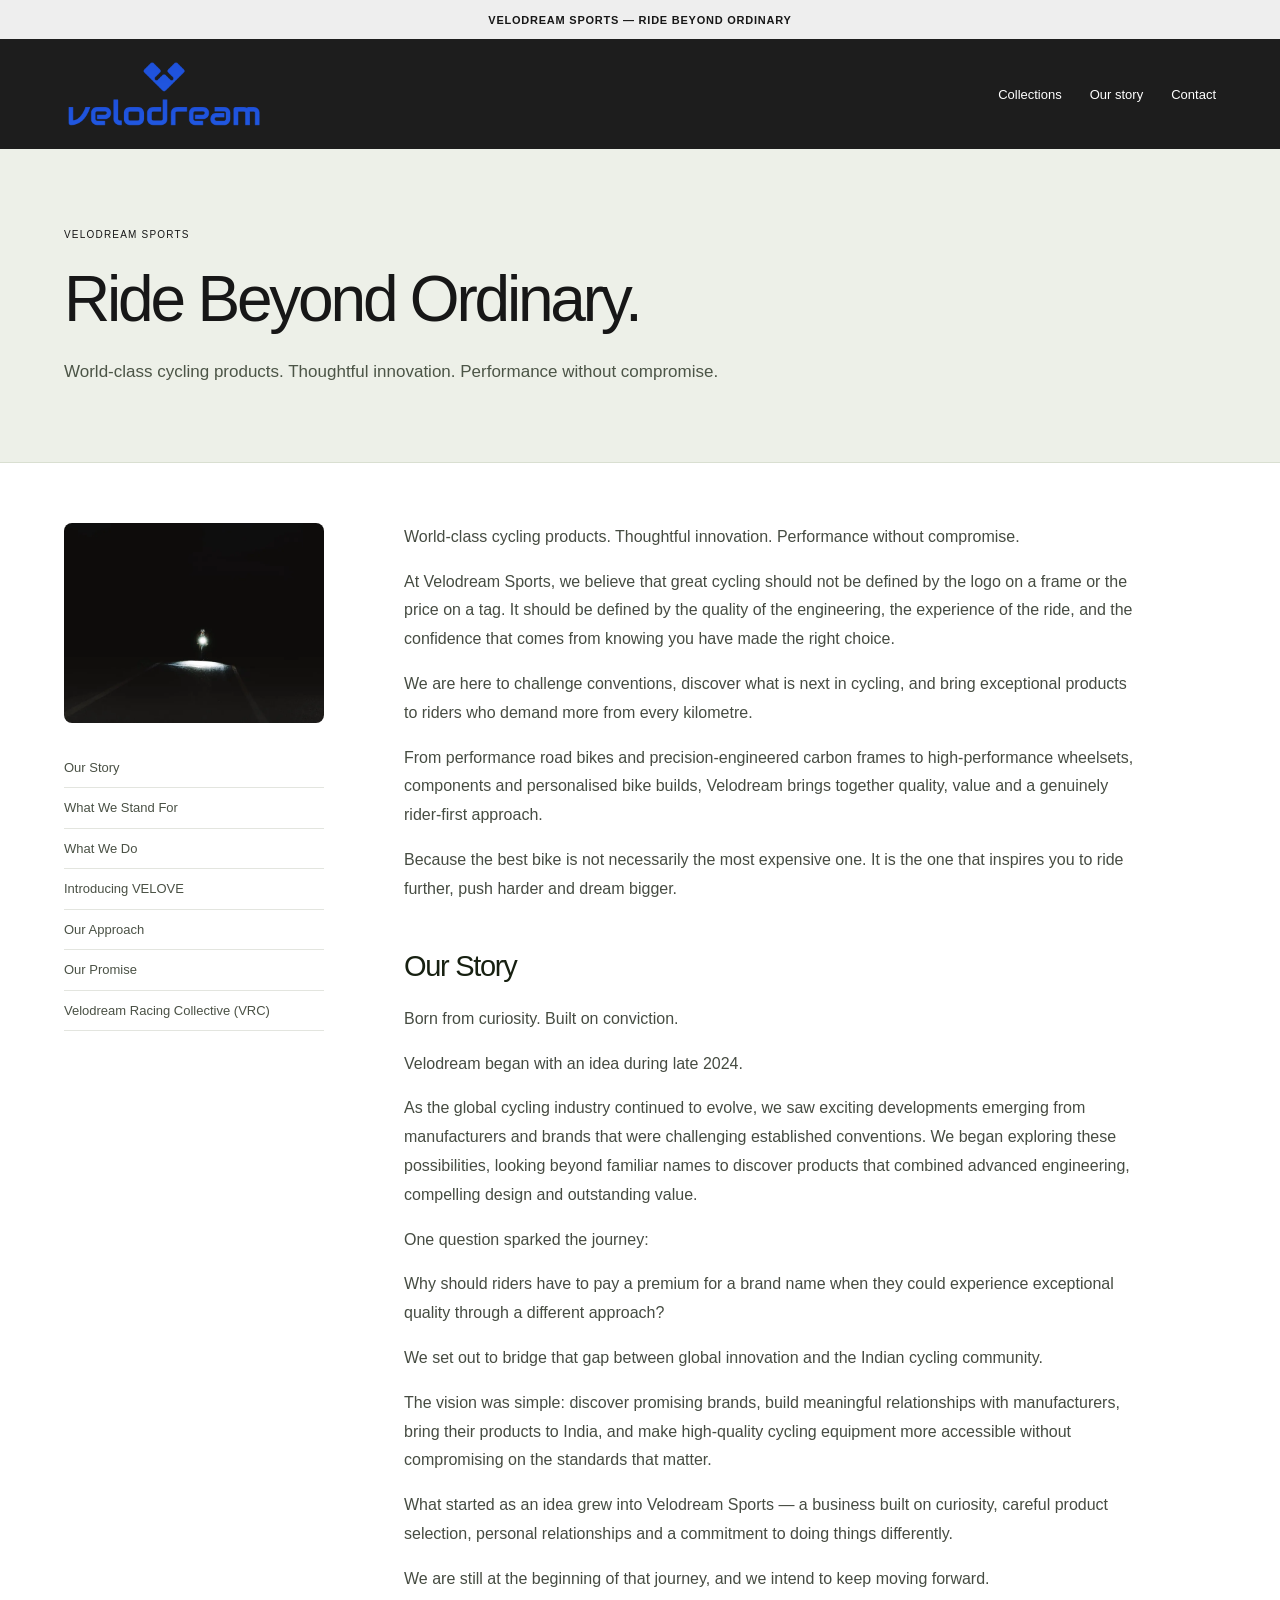
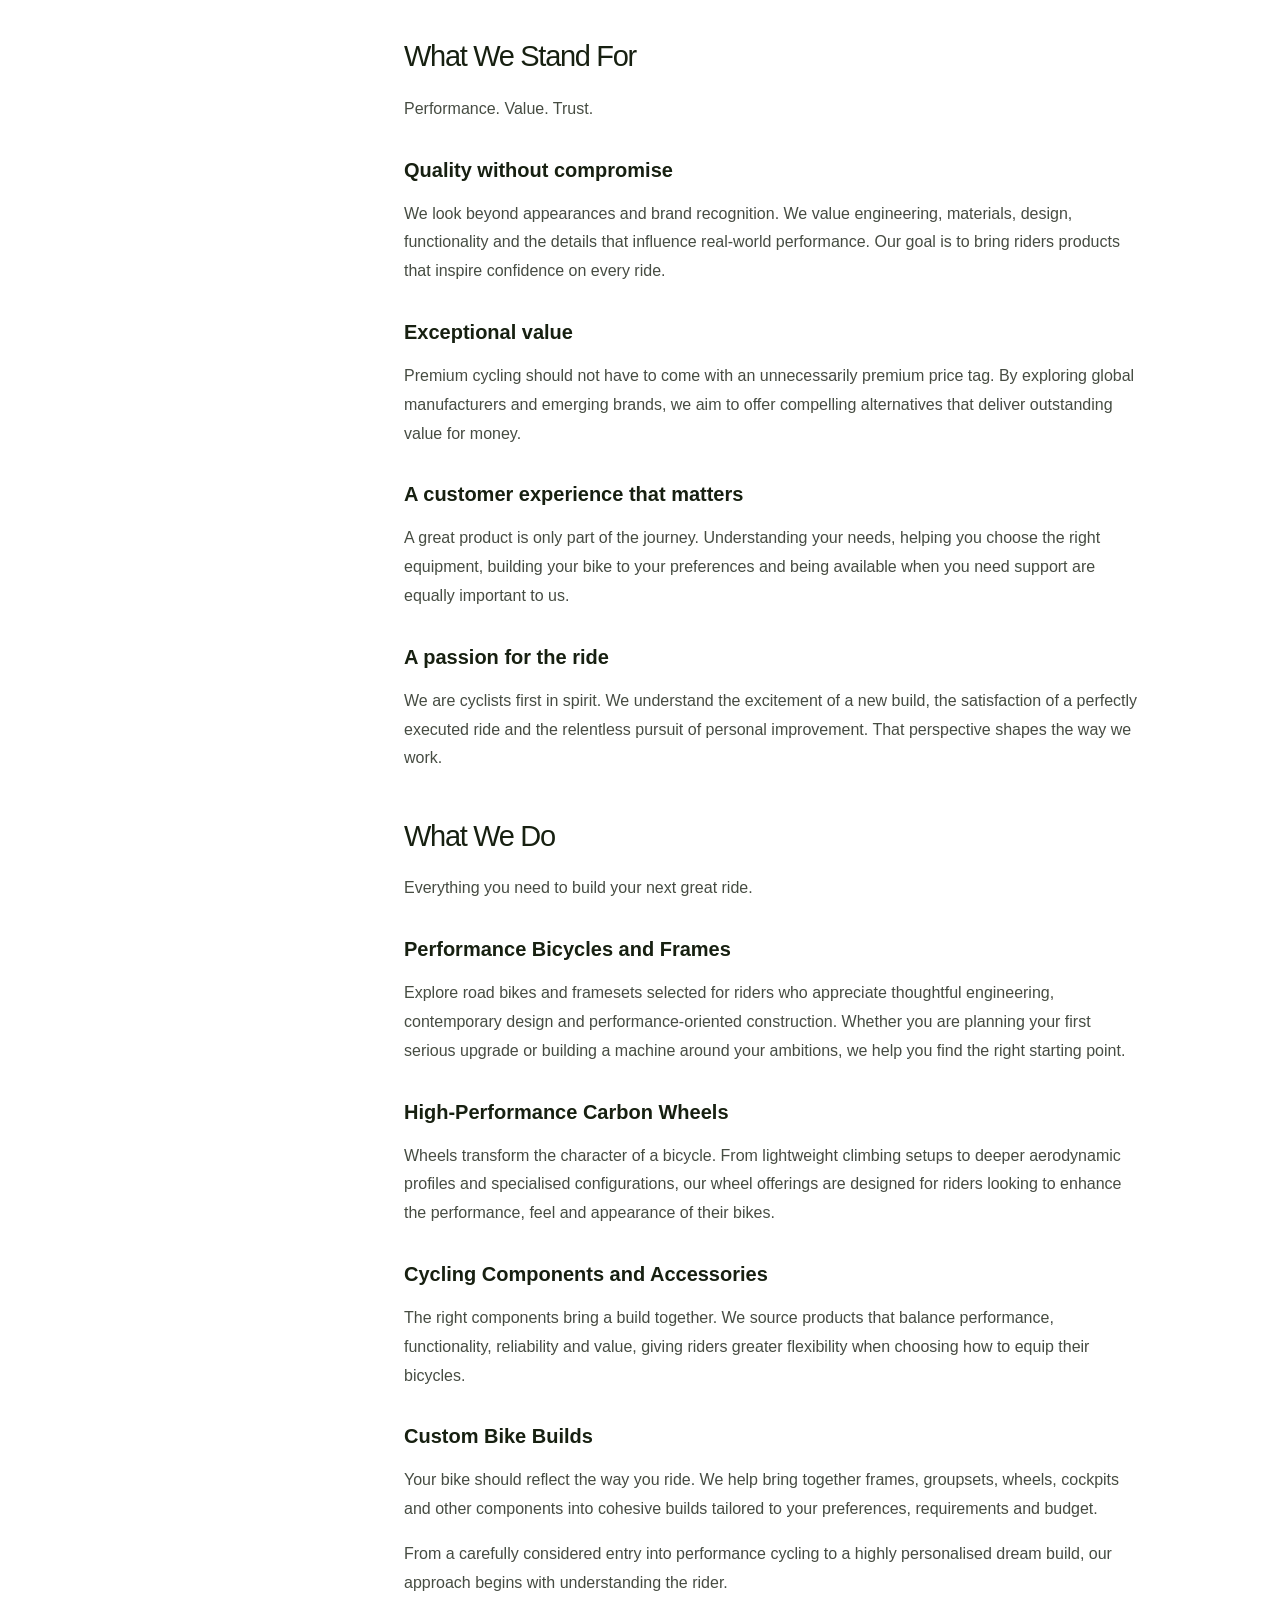
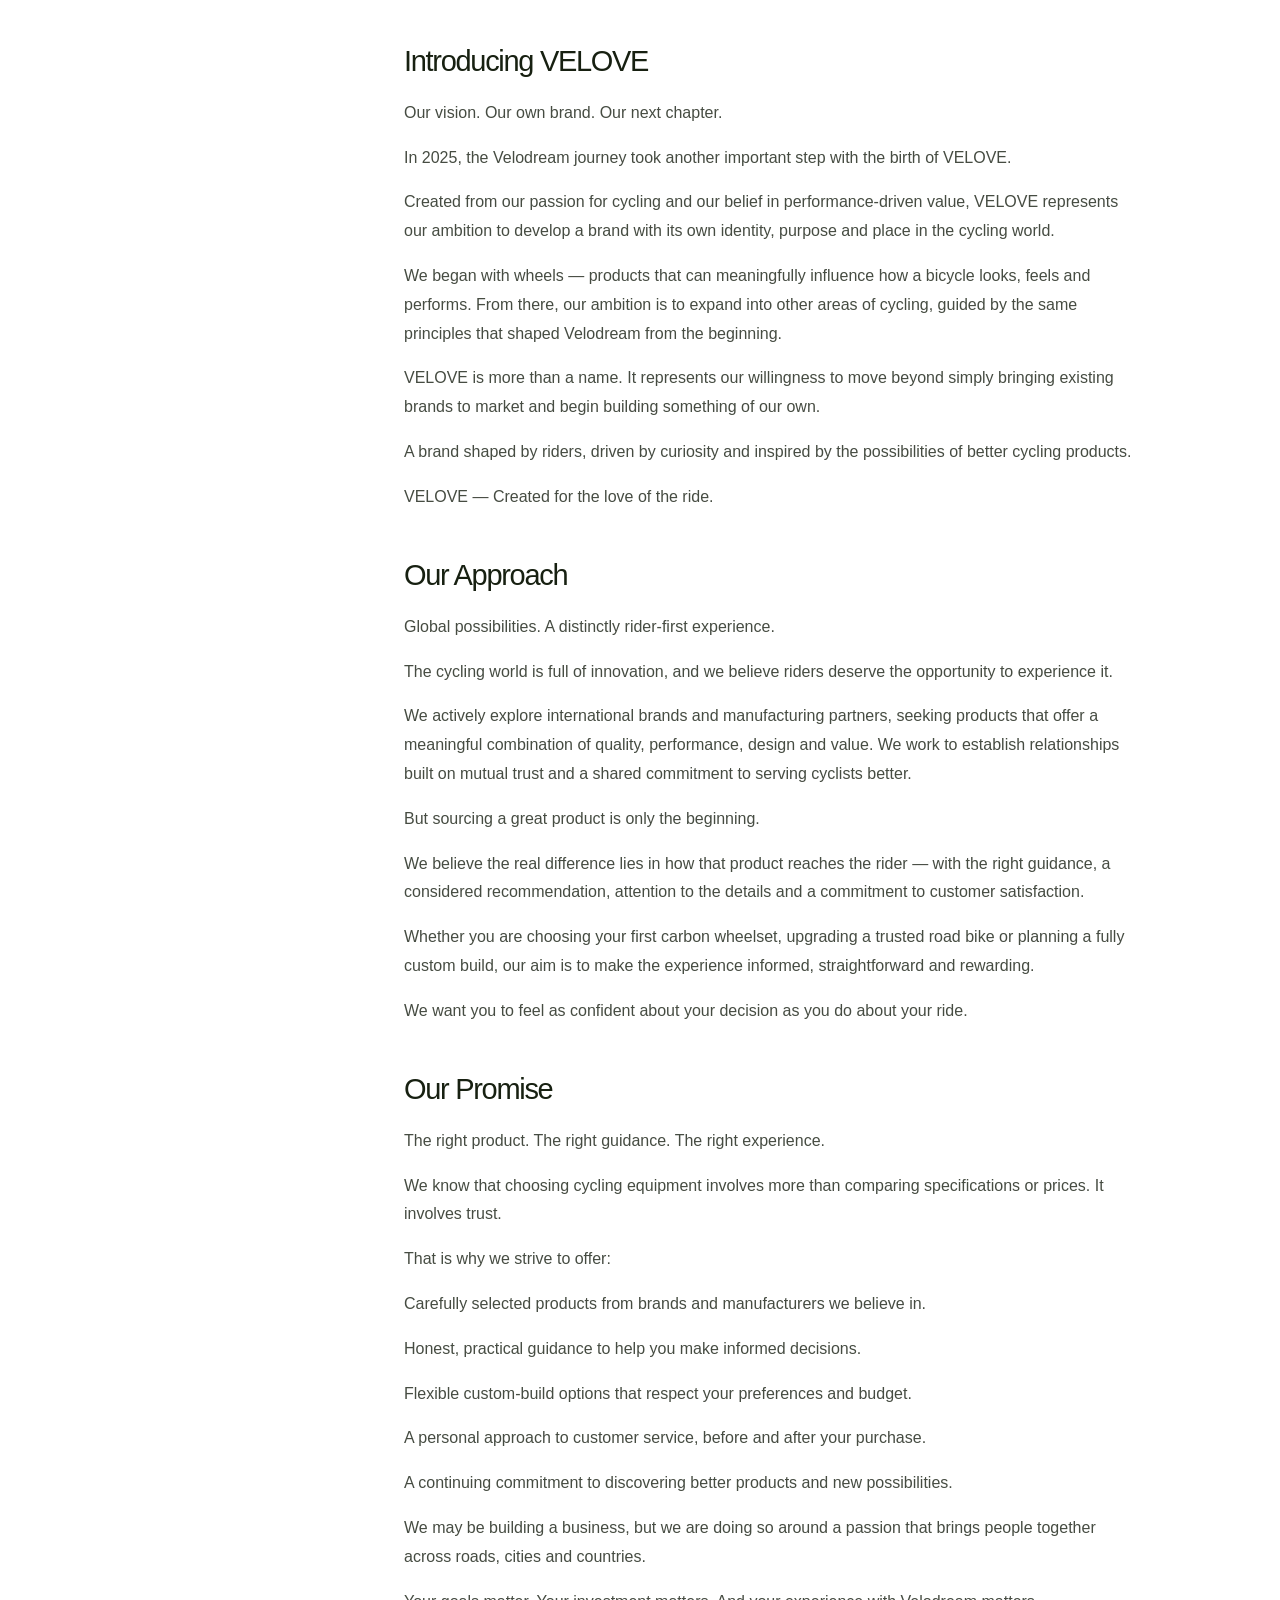
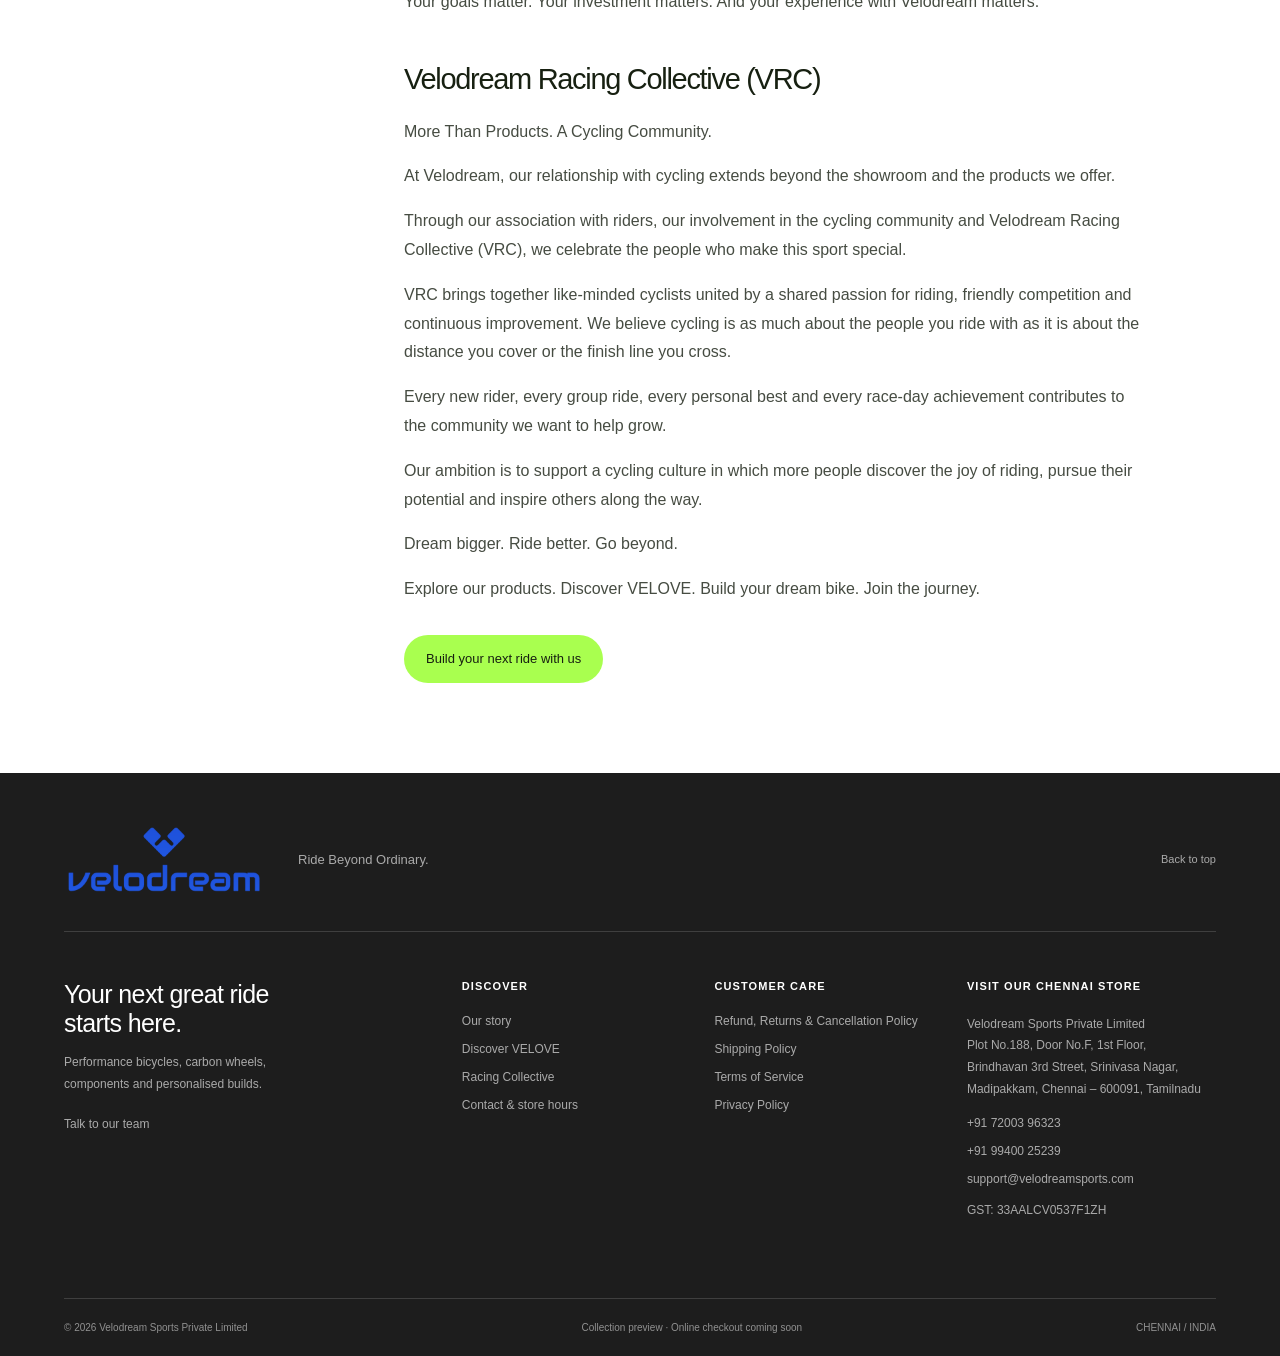
==== about.html @ 8ac8eea9 "Add company story, store contact details and customer policies" ====
<!doctype html><html lang="en"><head><meta charset="utf-8"><meta name="viewport" content="width=device-width,initial-scale=1"><title>Ride Beyond Ordinary. | Velodream Sports</title><meta name="description" content="World-class cycling products. Thoughtful innovation. Performance without compromise."><link rel="icon" href="logo.png"><link rel="stylesheet" href="styles.css"><link rel="stylesheet" href="content.css?v=4"></head><body><a class="skip" href="#main">Skip to content</a><div class="announcement"><span>VELODREAM SPORTS — RIDE BEYOND ORDINARY</span></div><header class="header content-header"><div class="header-inner"><a class="brand" href="./" aria-label="Velodream Sports home"><img src="logo.png" width="590" height="206" alt="Velodream"></a><nav aria-label="Main navigation" class="content-nav"><a href="./#categories">Collections</a><a href="about.html">Our story</a><a href="contact.html">Contact</a></nav></div></header><main id="main"><section class="page-intro"><a class="eyebrow" href="./">VELODREAM SPORTS</a><h1>Ride Beyond Ordinary.</h1><p>World-class cycling products. Thoughtful innovation. Performance without compromise.</p></section><div class="reading-layout"><aside class="contents"><img class="story-photo" src="hero-optimized.webp" width="1000" height="667" alt="A cyclist lighting the road ahead"><nav aria-label="Our story sections"><a href="#story">Our Story</a><a href="#values">What We Stand For</a><a href="#offerings">What We Do</a><a href="#velove">Introducing VELOVE</a><a href="#approach">Our Approach</a><a href="#promise">Our Promise</a><a href="#vrc">Velodream Racing Collective (VRC)</a></nav></aside><article class="prose"><p>World-class cycling products. Thoughtful innovation. Performance without compromise.</p><p>At Velodream Sports, we believe that great cycling should not be defined by the logo on a frame or the price on a tag. It should be defined by the quality of the engineering, the experience of the ride, and the confidence that comes from knowing you have made the right choice.</p><p>We are here to challenge conventions, discover what is next in cycling, and bring exceptional products to riders who demand more from every kilometre.</p><p>From performance road bikes and precision-engineered carbon frames to high-performance wheelsets, components and personalised bike builds, Velodream brings together quality, value and a genuinely rider-first approach.</p><p>Because the best bike is not necessarily the most expensive one. It is the one that inspires you to ride further, push harder and dream bigger.</p><h2 id="story">Our Story</h2><p>Born from curiosity. Built on conviction.</p><p>Velodream began with an idea during late 2024.</p><p>As the global cycling industry continued to evolve, we saw exciting developments emerging from manufacturers and brands that were challenging established conventions. We began exploring these possibilities, looking beyond familiar names to discover products that combined advanced engineering, compelling design and outstanding value.</p><p>One question sparked the journey:</p><p>Why should riders have to pay a premium for a brand name when they could experience exceptional quality through a different approach?</p><p>We set out to bridge that gap between global innovation and the Indian cycling community.</p><p>The vision was simple: discover promising brands, build meaningful relationships with manufacturers, bring their products to India, and make high-quality cycling equipment more accessible without compromising on the standards that matter.</p><p>What started as an idea grew into Velodream Sports — a business built on curiosity, careful product selection, personal relationships and a commitment to doing things differently.</p><p>We are still at the beginning of that journey, and we intend to keep moving forward.</p><h2 id="values">What We Stand For</h2><p>Performance. Value. Trust.</p><h3>Quality without compromise</h3><p>We look beyond appearances and brand recognition. We value engineering, materials, design, functionality and the details that influence real-world performance. Our goal is to bring riders products that inspire confidence on every ride.</p><h3>Exceptional value</h3><p>Premium cycling should not have to come with an unnecessarily premium price tag. By exploring global manufacturers and emerging brands, we aim to offer compelling alternatives that deliver outstanding value for money.</p><h3>A customer experience that matters</h3><p>A great product is only part of the journey. Understanding your needs, helping you choose the right equipment, building your bike to your preferences and being available when you need support are equally important to us.</p><h3>A passion for the ride</h3><p>We are cyclists first in spirit. We understand the excitement of a new build, the satisfaction of a perfectly executed ride and the relentless pursuit of personal improvement. That perspective shapes the way we work.</p><h2 id="offerings">What We Do</h2><p>Everything you need to build your next great ride.</p><h3>Performance Bicycles and Frames</h3><p>Explore road bikes and framesets selected for riders who appreciate thoughtful engineering, contemporary design and performance-oriented construction. Whether you are planning your first serious upgrade or building a machine around your ambitions, we help you find the right starting point.</p><h3>High-Performance Carbon Wheels</h3><p>Wheels transform the character of a bicycle. From lightweight climbing setups to deeper aerodynamic profiles and specialised configurations, our wheel offerings are designed for riders looking to enhance the performance, feel and appearance of their bikes.</p><h3>Cycling Components and Accessories</h3><p>The right components bring a build together. We source products that balance performance, functionality, reliability and value, giving riders greater flexibility when choosing how to equip their bicycles.</p><h3>Custom Bike Builds</h3><p>Your bike should reflect the way you ride. We help bring together frames, groupsets, wheels, cockpits and other components into cohesive builds tailored to your preferences, requirements and budget.</p><p>From a carefully considered entry into performance cycling to a highly personalised dream build, our approach begins with understanding the rider.</p><h2 id="velove">Introducing VELOVE</h2><p>Our vision. Our own brand. Our next chapter.</p><p>In 2025, the Velodream journey took another important step with the birth of VELOVE.</p><p>Created from our passion for cycling and our belief in performance-driven value, VELOVE represents our ambition to develop a brand with its own identity, purpose and place in the cycling world.</p><p>We began with wheels — products that can meaningfully influence how a bicycle looks, feels and performs. From there, our ambition is to expand into other areas of cycling, guided by the same principles that shaped Velodream from the beginning.</p><p>VELOVE is more than a name. It represents our willingness to move beyond simply bringing existing brands to market and begin building something of our own.</p><p>A brand shaped by riders, driven by curiosity and inspired by the possibilities of better cycling products.</p><p>VELOVE — Created for the love of the ride.</p><h2 id="approach">Our Approach</h2><p>Global possibilities. A distinctly rider-first experience.</p><p>The cycling world is full of innovation, and we believe riders deserve the opportunity to experience it.</p><p>We actively explore international brands and manufacturing partners, seeking products that offer a meaningful combination of quality, performance, design and value. We work to establish relationships built on mutual trust and a shared commitment to serving cyclists better.</p><p>But sourcing a great product is only the beginning.</p><p>We believe the real difference lies in how that product reaches the rider — with the right guidance, a considered recommendation, attention to the details and a commitment to customer satisfaction.</p><p>Whether you are choosing your first carbon wheelset, upgrading a trusted road bike or planning a fully custom build, our aim is to make the experience informed, straightforward and rewarding.</p><p>We want you to feel as confident about your decision as you do about your ride.</p><h2 id="promise">Our Promise</h2><p>The right product. The right guidance. The right experience.</p><p>We know that choosing cycling equipment involves more than comparing specifications or prices. It involves trust.</p><p>That is why we strive to offer:</p><p>Carefully selected products from brands and manufacturers we believe in.</p><p>Honest, practical guidance to help you make informed decisions.</p><p>Flexible custom-build options that respect your preferences and budget.</p><p>A personal approach to customer service, before and after your purchase.</p><p>A continuing commitment to discovering better products and new possibilities.</p><p>We may be building a business, but we are doing so around a passion that brings people together across roads, cities and countries.</p><p>Your goals matter. Your investment matters. And your experience with Velodream matters.</p><h2 id="vrc">Velodream Racing Collective (VRC)</h2><p>More Than Products. A Cycling Community.</p><p>At Velodream, our relationship with cycling extends beyond the showroom and the products we offer.</p><p>Through our association with riders, our involvement in the cycling community and Velodream Racing Collective (VRC), we celebrate the people who make this sport special.</p><p>VRC brings together like-minded cyclists united by a shared passion for riding, friendly competition and continuous improvement. We believe cycling is as much about the people you ride with as it is about the distance you cover or the finish line you cross.</p><p>Every new rider, every group ride, every personal best and every race-day achievement contributes to the community we want to help grow.</p><p>Our ambition is to support a cycling culture in which more people discover the joy of riding, pursue their potential and inspire others along the way.</p><p>Dream bigger. Ride better. Go beyond.</p><p>Explore our products. Discover VELOVE. Build your dream bike. Join the journey.</p><a class="contact-cta" href="contact.html">Build your next ride with us</a></article></div></main><footer><div class="footer-top"><a class="brand" href="./"><img src="logo.png" width="590" height="206" alt="Velodream"></a><p>Ride Beyond Ordinary.</p><a href="#main" class="back-top">Back to top</a></div><div class="footer-grid"><div class="footer-about"><h2>Your next great ride starts here.</h2><p>Performance bicycles, carbon wheels, components and personalised builds.</p><a href="contact.html">Talk to our team</a></div><div><h3>Discover</h3><a href="about.html">Our story</a><a href="about.html#velove">Discover VELOVE</a><a href="about.html#vrc">Racing Collective</a><a href="contact.html">Contact &amp; store hours</a></div><div><h3>Customer care</h3><a href="returns.html">Refund, Returns &amp; Cancellation Policy</a><a href="shipping.html">Shipping Policy</a><a href="terms.html">Terms of Service</a><a href="privacy.html">Privacy Policy</a></div><div><h3>Visit our Chennai store</h3><p>Velodream Sports Private Limited<br>Plot No.188, Door No.F, 1st Floor,<br>Brindhavan 3rd Street, Srinivasa Nagar,<br>Madipakkam, Chennai – 600091, Tamilnadu</p><a href="tel:+917200396323">+91 72003 96323</a><a href="tel:+919940025239">+91 99400 25239</a><a href="mailto:support@velodreamsports.com">support@velodreamsports.com</a><p>GST: 33AALCV0537F1ZH</p></div></div><div class="footer-bottom"><span>© <span id="year">2026</span> Velodream Sports Private Limited</span><span>Collection preview · Online checkout coming soon</span><span>CHENNAI / INDIA</span></div></footer></body></html>
---- styles.css ----
*{box-sizing:border-box}html{scroll-behavior:smooth;scroll-padding-top:105px}body{margin:0;font-family:Arial,Helvetica,sans-serif;color:#171717;background:#fff}button,input{font:inherit}button,a{-webkit-tap-highlight-color:transparent}a{color:inherit;text-decoration:none}button{cursor:pointer}button:focus-visible,a:focus-visible,input:focus-visible{outline:3px solid #396aff;outline-offset:5px}img{display:block;max-width:100%}button{color:inherit}h1,h2,h3,p{margin:0}h2{font-size:clamp(28px,3.6vw,48px);font-weight:500;letter-spacing:-.045em;line-height:1.15}.skip{position:fixed;top:-100px;background:#fff;color:#111;padding:15px;z-index:100}.skip:focus{top:0}.announcement{height:39px;display:flex;align-items:center;justify-content:center;gap:38px;background:#eee;font-size:11px;font-weight:700;letter-spacing:.07em;overflow:hidden;white-space:nowrap}.header{background:#1d1d1d;color:#fff;position:sticky;top:0;z-index:20}.header-inner{max-width:1600px;margin:auto;padding:26px 5%;height:110px;display:flex;align-items:center;justify-content:space-between;gap:42px}.brand{display:block;width:200px;flex-shrink:0}.brand img{width:100%;height:auto}.desktop-nav{display:flex;align-items:center;justify-content:center;gap:25px;margin-left:auto}.desktop-nav a{font-size:13px;font-weight:600;padding:12px 0;white-space:nowrap}.desktop-nav span{margin-left:8px;color:#999}.desktop-nav a:hover{color:#7496ff}.header-actions{display:flex;gap:20px}.icon{width:30px;height:32px;border:0;background:none;padding:3px;color:inherit;display:inline-flex;align-items:center;justify-content:center}.icon svg{width:24px;height:24px;fill:none;stroke:currentColor;stroke-width:1.25;stroke-linecap:round;stroke-linejoin:round}.mobile-menu{display:none}.mobile-nav{padding:12px 6% 26px;border-top:1px solid #444}.mobile-nav a{display:flex;justify-content:space-between;padding:15px 0;border-bottom:1px solid #353535}.mobile-nav small{display:block;margin-top:24px;color:#aaa}.hero{position:relative;height:clamp(350px,32vw,540px);background:#222}.slides,.slide{position:absolute;inset:0;width:100%;height:100%}.slide{object-fit:cover;object-position:center 52%;opacity:0;transition:opacity .5s}.slide.active{opacity:1}.hero:after{content:"";position:absolute;inset:0;background:linear-gradient(90deg,#0008,transparent 65%);pointer-events:none}.hero-link{position:absolute;z-index:1;left:5%;top:50%;transform:translateY(-50%);color:white}.hero-link>span:first-child{font-size:10px;letter-spacing:.16em}.hero h1{font-size:clamp(40px,4.5vw,68px);font-weight:500;letter-spacing:-.055em;line-height:1.02;margin:18px 0 26px}.hero-cta{font-size:13px;display:inline-flex;align-items:center;gap:35px;border-bottom:1px solid #ffffff85;padding-bottom:9px}.hero-cta b{font-size:21px;font-weight:400}.slider-dots{display:flex;gap:10px;position:absolute;z-index:2;bottom:22px;left:50%;transform:translateX(-50%)}.slider-dots button{background:none;width:28px;height:25px;border:0;padding:10px 0}.slider-dots button:after{content:"";display:block;height:2px;background:#ffffff55}.slider-dots button[aria-pressed=true]:after{background:#fff}.section{width:90%;max-width:1440px;margin:auto;padding:60px 0 65px}.section-heading{display:flex;justify-content:space-between;align-items:center;gap:20px;margin-bottom:36px}.arrows{display:flex;gap:9px}.arrow{height:36px;width:36px;border:1px solid #d9d9d9;border-radius:50%;background:transparent;font-size:18px;display:grid;place-items:center}.arrow:hover{background:#2455dc;color:#fff;border-color:#2455dc}.track{scrollbar-width:none;scroll-snap-type:x mandatory}.track::-webkit-scrollbar{display:none}.category-grid{display:grid;grid-template-columns:repeat(4,minmax(0,1fr));gap:18px}.category{position:relative;height:330px;border-radius:7px;overflow:hidden;background:#444;isolation:isolate}.category img{height:100%;width:100%;object-fit:cover;transition:transform .5s}.category:after{content:"";position:absolute;inset:0;background:linear-gradient(0deg,#000d,transparent 85%);z-index:1}.category>span{position:absolute;bottom:29px;left:20px;right:20px;color:white;font-size:16px;font-weight:600;z-index:2;display:flex;justify-content:space-between}.category b{font-weight:400;opacity:0;transition:opacity .2s}.category:hover img{transform:scale(1.035)}.category:hover b{opacity:1}.feature-section{background:#292929;color:white}.feature-section .arrow{border-color:#626262}.products{display:grid;grid-template-columns:repeat(4,minmax(0,1fr));gap:20px}.product{text-align:left;padding:0;border:0;background:none;min-width:0;scroll-snap-align:start}.product-image{display:block;position:relative;background:#f6f6f6;overflow:hidden;aspect-ratio:1.12;margin-bottom:21px}.product-image img{width:100%;height:100%;object-fit:contain;mix-blend-mode:multiply;transition:transform .4s}.product:hover img{transform:scale(1.045)}.view{position:absolute;right:12px;bottom:12px;background:#fff;padding:9px 12px;font-size:10px;opacity:0;transform:translateY(4px);transition:.2s;color:#171717}.product:hover .view,.product:focus-visible .view{opacity:1;transform:none}.product-kind{display:block;font-size:9px;letter-spacing:.12em;opacity:.6;margin-bottom:9px}.product h3{font-size:15px;font-weight:500;line-height:1.4}.product-note{display:block;font-size:12px;opacity:.6;margin-top:9px}.eyebrow{font-size:10px;letter-spacing:.12em}.collections{border-top:1px solid #e8e8e8}.collection-grid{display:grid;grid-template-columns:repeat(3,minmax(0,1fr));gap:24px}.collection-grid img{width:100%;height:280px;object-fit:cover;background:#f6f6f6;border-radius:6px}.collection-grid a:first-child img{object-fit:contain}.collection-grid h3{font-weight:500;font-size:17px;margin-top:18px;display:flex;justify-content:space-between}.story{display:grid;grid-template-columns:1fr 1fr;background:#efefec}.story>div{padding:75px 10%;align-self:center}.story h2{margin:20px 0 23px;font-size:clamp(33px,3.5vw,52px)}.story p{font-size:14px;line-height:1.7;max-width:390px;color:#626262}.story>img{height:100%;width:100%;object-fit:cover;min-height:400px}.text-link{margin-top:30px;padding-bottom:8px;border-bottom:1px solid #aaa;display:inline-flex;gap:45px;font-size:12px}footer{background:#1d1d1d;color:#fff;padding:0 5%}.footer-top{display:flex;align-items:center;gap:34px;padding:50px 0 35px;border-bottom:1px solid #ffffff26}.footer-top p{color:#aaa;font-size:13px}.back-top{margin-left:auto;font-size:11px;color:#aaa}.footer-grid{display:grid;grid-template-columns:1.7fr 1fr 1fr 1.2fr;gap:45px;padding:48px 0 60px}.footer-grid h2{font-size:25px;letter-spacing:-.025em;max-width:250px}.footer-grid h3{font-size:11px;text-transform:uppercase;letter-spacing:.1em;margin-bottom:22px}.footer-grid a,.footer-search{display:block;font-size:12px;color:#aaa;padding:0;margin-bottom:14px;background:none;border:none}.footer-grid a:hover,.footer-search:hover{color:white}.footer-grid p{color:#aaa;font-size:12px;line-height:1.8;max-width:270px}.footer-about p{margin:15px 0 22px}.preview-pill{border:1px solid #ffffff3b;padding:7px 10px;font-size:8px;letter-spacing:.12em}.footer-bottom{border-top:1px solid #ffffff26;display:flex;justify-content:space-between;gap:20px;padding:23px 0;color:#919191;font-size:10px}dialog{border:0;padding:0;width:min(850px,calc(100% - 32px));max-height:90dvh;box-shadow:0 20px 100px #0005}dialog::backdrop{background:#0009}#product-dialog[open]{display:grid;grid-template-columns:1fr 1fr}#detail-image{height:100%;min-height:330px;width:100%;object-fit:contain;background:#f5f5f5}.dialog-copy{padding:60px 35px 40px}.dialog-copy h2{font-size:32px;margin:20px 0}.dialog-copy p{font-size:14px;line-height:1.7;color:#666}.dialog-close{position:absolute;top:12px;right:12px;font-size:26px;color:#111;background:#fff;z-index:2}.solid-button{background:#1d1d1d;color:white;border:0;padding:14px 18px;font-size:12px;margin-top:25px}.search-heading{padding-right:25px;margin-bottom:25px}.search-heading h2{font-size:28px}#search-dialog{padding:40px;width:min(680px,calc(100% - 32px))}#search-dialog label{display:block;font-size:12px;color:#666;margin:15px 0 10px}#search-input{border:1px solid #aaa;width:100%;padding:15px;font-size:16px}#search-results{margin-top:20px}#search-results button{display:flex;align-items:center;gap:15px;border:0;border-bottom:1px solid #ddd;padding:10px 0;width:100%;background:none;text-align:left;font-size:14px}#search-results img{width:65px;height:50px;object-fit:contain;background:#f5f5f5}#search-results p{font-size:13px;color:#666;line-height:1.6}
@media(min-width:1500px){.category{height:380px}}
@media(max-width:1050px){.header-inner{gap:25px}.desktop-nav{gap:18px}.desktop-nav a{font-size:11px}.brand{width:170px}.header-actions{gap:12px}.category{height:270px}.footer-grid{gap:25px}.section{padding:45px 0 50px}}
@media(max-width:760px){html{scroll-padding-top:95px}.announcement{height:33px;font-size:9px;gap:20px;padding:0 15px;justify-content:flex-start}.announcement span:nth-child(n+2){display:none}.header-inner{height:88px;padding:18px 5%;gap:12px}.mobile-menu{display:inline-flex}.desktop-nav,.about-icon{display:none}.brand{width:165px}.header-inner .brand{position:absolute;left:50%;transform:translateX(-50%)}.header-actions{margin-left:auto}.hero{margin:20px 4% 0;height:265px}.hero-link{left:6%;top:50%}.hero-link>span:first-child{font-size:8px}.hero h1{font-size:34px;margin:12px 0 17px}.hero-cta{font-size:10px;padding-bottom:6px;gap:15px}.hero-cta b{font-size:16px}.hero .slide{object-position:56% center}.slider-dots{bottom:5px}.slider-dots button{width:20px}.section{width:92%;padding:32px 0 40px}.section-heading{margin-bottom:22px;gap:10px}h2{font-size:25px;letter-spacing:-.035em}.arrow{height:29px;width:29px;font-size:15px}.arrows{gap:6px}.category-grid,.products{display:flex;overflow-x:auto;gap:14px;padding:2px 1px 10px}.category{flex:0 0 calc(50% - 7px);height:230px;scroll-snap-align:start}.category>span{font-size:12px;bottom:23px;left:15px;right:12px}.category b{opacity:1}.product{flex:0 0 calc(50% - 7px)}.product-image{margin-bottom:15px;aspect-ratio:1}.product h3{font-size:12px}.product-kind{font-size:8px;line-height:1.4}.product-note{font-size:10px}.feature-section .section{padding-top:38px;padding-bottom:36px}.eyebrow{font-size:8px}.collections .section-heading .eyebrow{display:none}.collection-grid{display:flex;overflow-x:auto;gap:14px;scroll-snap-type:x mandatory;scrollbar-width:none}.collection-grid a{flex:0 0 73%;scroll-snap-align:start}.collection-grid img{height:230px}.collection-grid h3{font-size:14px}.story{grid-template-columns:1fr}.story>div{padding:45px 7%}.story h2{font-size:36px}.story p{font-size:13px}.story>img{min-height:0;height:260px}.footer-top{gap:15px;flex-wrap:wrap;padding:35px 0 25px}.footer-top .brand{width:160px}.footer-top p{display:none}.footer-grid{grid-template-columns:1fr 1fr;gap:30px 20px;padding:30px 0}.footer-about{grid-column:1/-1}.footer-grid>div:last-child{grid-column:1/-1}.footer-grid>div:last-child p{max-width:100%}.footer-grid h3{margin-bottom:18px}.footer-grid h2{max-width:100%;font-size:25px}.footer-bottom{flex-wrap:wrap;line-height:1.6;gap:10px}.footer-bottom>span:nth-child(2){order:3;width:100%}#product-dialog[open]{display:block}#detail-image{min-height:0;height:230px}.dialog-copy{padding:30px 25px}.dialog-copy h2{font-size:28px;margin:15px 0}.dialog-copy p{font-size:13px}#search-dialog{padding:35px 22px}.search-heading h2{font-size:25px}}
@media(prefers-reduced-motion:reduce){html{scroll-behavior:auto}*,*:before,*:after{transition:none!important}}
---- content.css ----
.footer-grid>div{min-width:0}.footer-grid a{overflow-wrap:anywhere}.footer-grid>div:last-child p{margin-bottom:16px}.content-nav{display:flex;gap:28px;font-size:13px}.content-nav a:hover{color:#a9ff4f}.page-intro{padding:75px 5%;background:#edf0e8;border-bottom:1px solid #d9dfd1}.page-intro h1{font-size:clamp(36px,5vw,74px);font-weight:500;letter-spacing:-.05em;max-width:1000px;line-height:1.06;margin:24px 0}.page-intro p{font-size:17px;line-height:1.7;max-width:680px;color:#4c5547}.reading-layout{width:90%;max-width:1280px;margin:60px auto 90px;display:grid;grid-template-columns:260px minmax(0,740px);gap:80px}.contents{font-size:13px;align-self:start}.contents summary{font-weight:700;margin-bottom:22px;cursor:pointer}.contents a{display:block;padding:10px 0;border-bottom:1px solid #e3e5df;line-height:1.5;color:#4a5145}.contents a:hover{color:#111;text-decoration:underline}.prose{min-width:0;font-size:16px;line-height:1.8;color:#464c42;overflow-wrap:anywhere}.prose p{margin-bottom:16px}.prose h2{color:#172011;font-size:29px;margin:45px 0 20px;scroll-margin-top:25px;line-height:1.25}.prose h2:first-child{margin-top:0}.prose h3{font-size:20px;color:#172011;margin:28px 0 12px}.prose a{text-decoration:underline;text-underline-offset:4px}.updated{font-size:13px;color:#68715e}.story-photo{width:100%;height:200px;object-fit:cover;margin-bottom:25px;border-radius:8px}.contact-grid{width:90%;max-width:1280px;margin:60px auto 90px;display:grid;grid-template-columns:1fr 1fr;gap:25px}.contact-card{padding:40px;background:#f5f6f2;border:1px solid #e2e7da;border-radius:10px;min-width:0}.contact-card h2{font-size:30px;margin:22px 0}.contact-card address{font-style:normal;line-height:1.9;color:#4c5547}.contact-card>a:not(.contact-cta){display:block;margin:20px 0;text-decoration:underline;overflow-wrap:anywhere}.gst{font-size:12px;margin-top:20px;color:#68715e}.hours{grid-column:1/-1;display:grid;grid-template-columns:1fr 1fr;gap:20px 40px}.hours>.eyebrow,.hours>h2,.hours>p{grid-column:1/-1}.hours h2{margin:0}.hours h3{font-size:16px;margin-bottom:12px}.hours p{line-height:1.8;color:#4c5547}.contact-cta{display:inline-block;padding:15px 22px;background:#a9ff4f;color:#172011;border-radius:30px;font-size:13px;text-decoration:none!important;line-height:1.4;margin-top:15px}.contact-cta:hover{background:#c3ff8a}.brand-chapters{display:grid;grid-template-columns:1fr 1fr;gap:36px}.brand-chapters>a{padding:38px;background:#f1f3ed;border-radius:8px}.brand-chapters h2{font-size:35px;margin:24px 0 18px}.brand-chapters p{font-size:15px;line-height:1.8;color:#58614f}.visit-strip{background:#e1ecd6;padding:60px 5%;display:flex;align-items:center;gap:40px;justify-content:space-between}.visit-strip h2{font-size:36px;max-width:700px;margin:16px 0}.visit-strip p{line-height:1.8;font-size:13px;color:#4c5547}.visit-strip .contact-cta{white-space:nowrap;background:#192312;color:white}.content-header{position:relative}
@media(max-width:760px){.content-header .header-inner{height:auto;min-height:100px;flex-wrap:wrap;justify-content:center;gap:22px}.content-header .header-inner .brand{position:static;transform:none;width:165px}.content-nav{width:100%;justify-content:center;gap:25px;font-size:12px}.page-intro{padding:42px 6%}.page-intro p{font-size:15px}.reading-layout{display:block;margin:30px auto 55px;width:88%}.contents{margin-bottom:36px}.contents details{border:1px solid #ddd;padding:20px;border-radius:8px}.contents .story-photo{height:190px}.prose{font-size:15px}.prose h2{font-size:26px}.contact-grid{grid-template-columns:1fr;margin:30px auto 50px}.contact-card{padding:28px}.contact-card h2{font-size:28px}.hours{display:block}.hours>div{margin-top:25px}.hours>p{margin-top:22px}.hours h2{margin-top:22px}.brand-chapters{grid-template-columns:1fr;gap:20px}.brand-chapters>a{padding:28px}.brand-chapters h2{font-size:30px}.visit-strip{display:block;padding:40px 6%}.visit-strip h2{font-size:30px}}
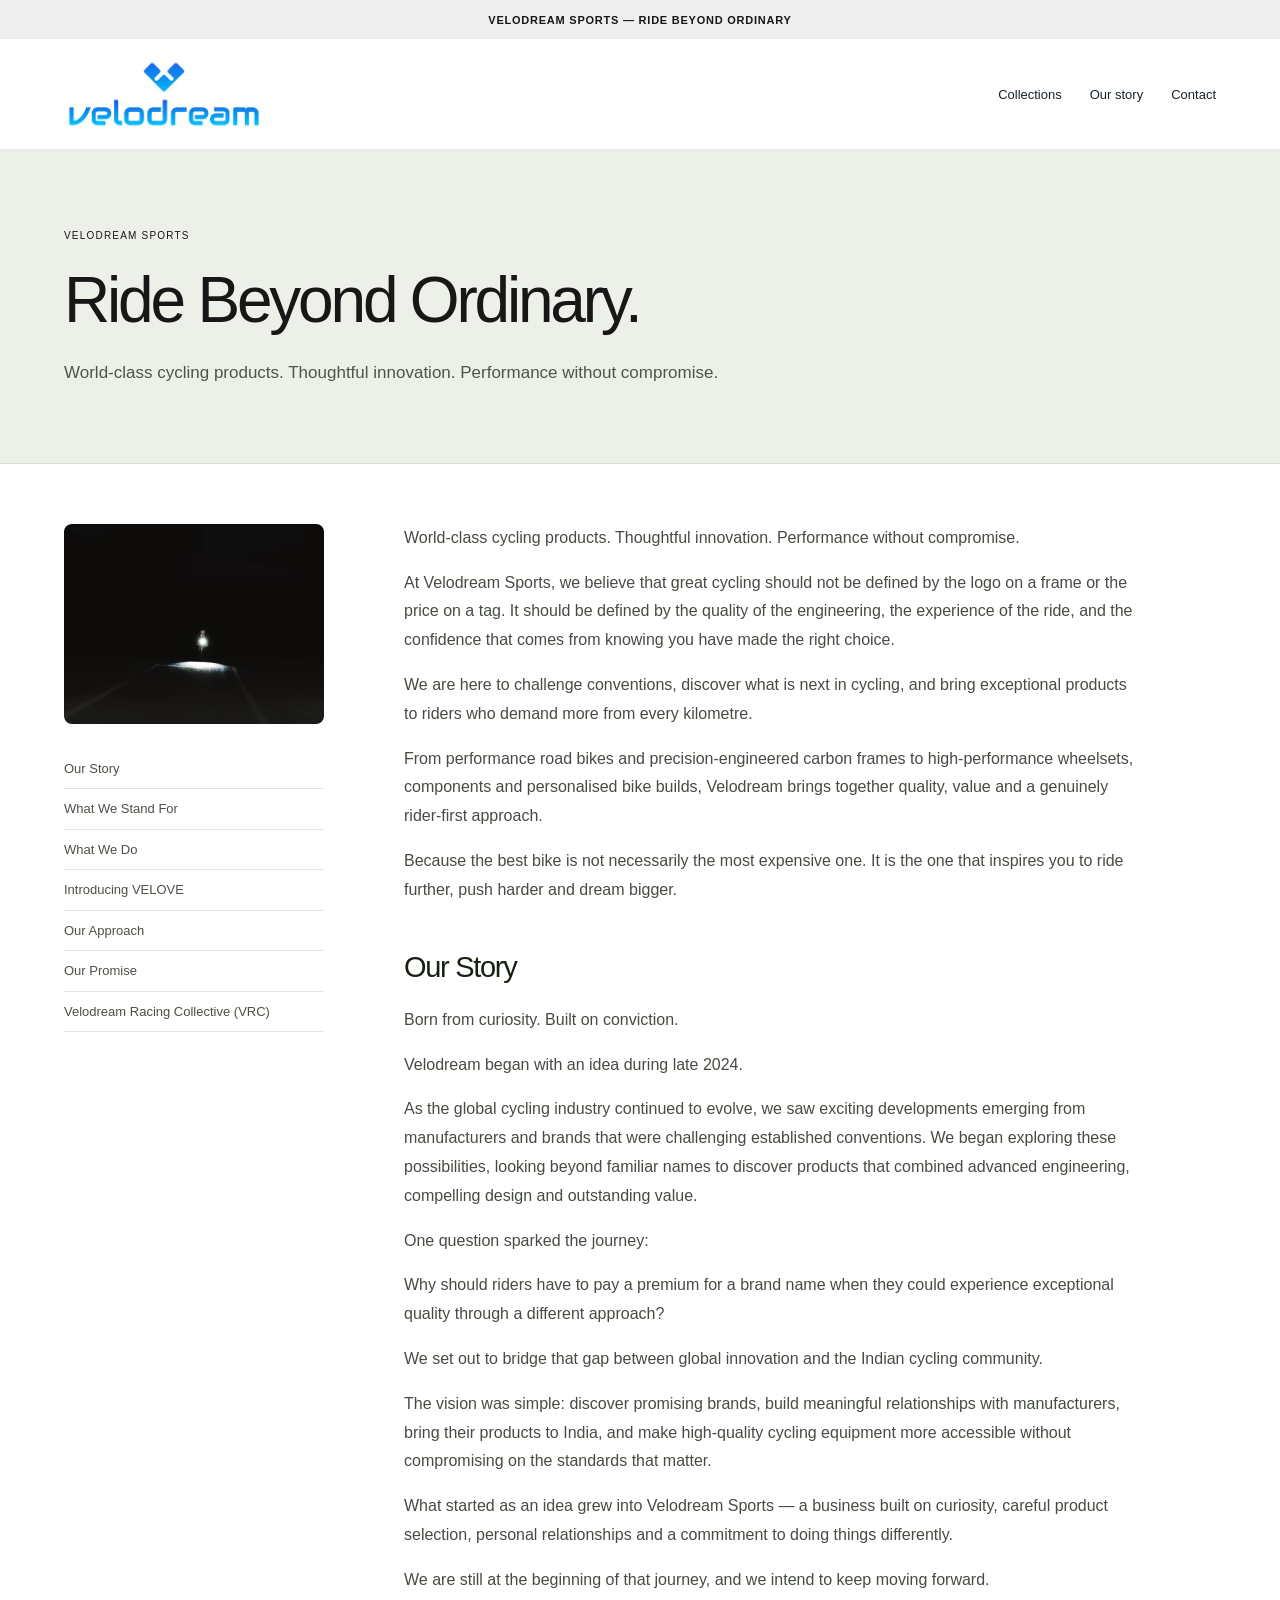
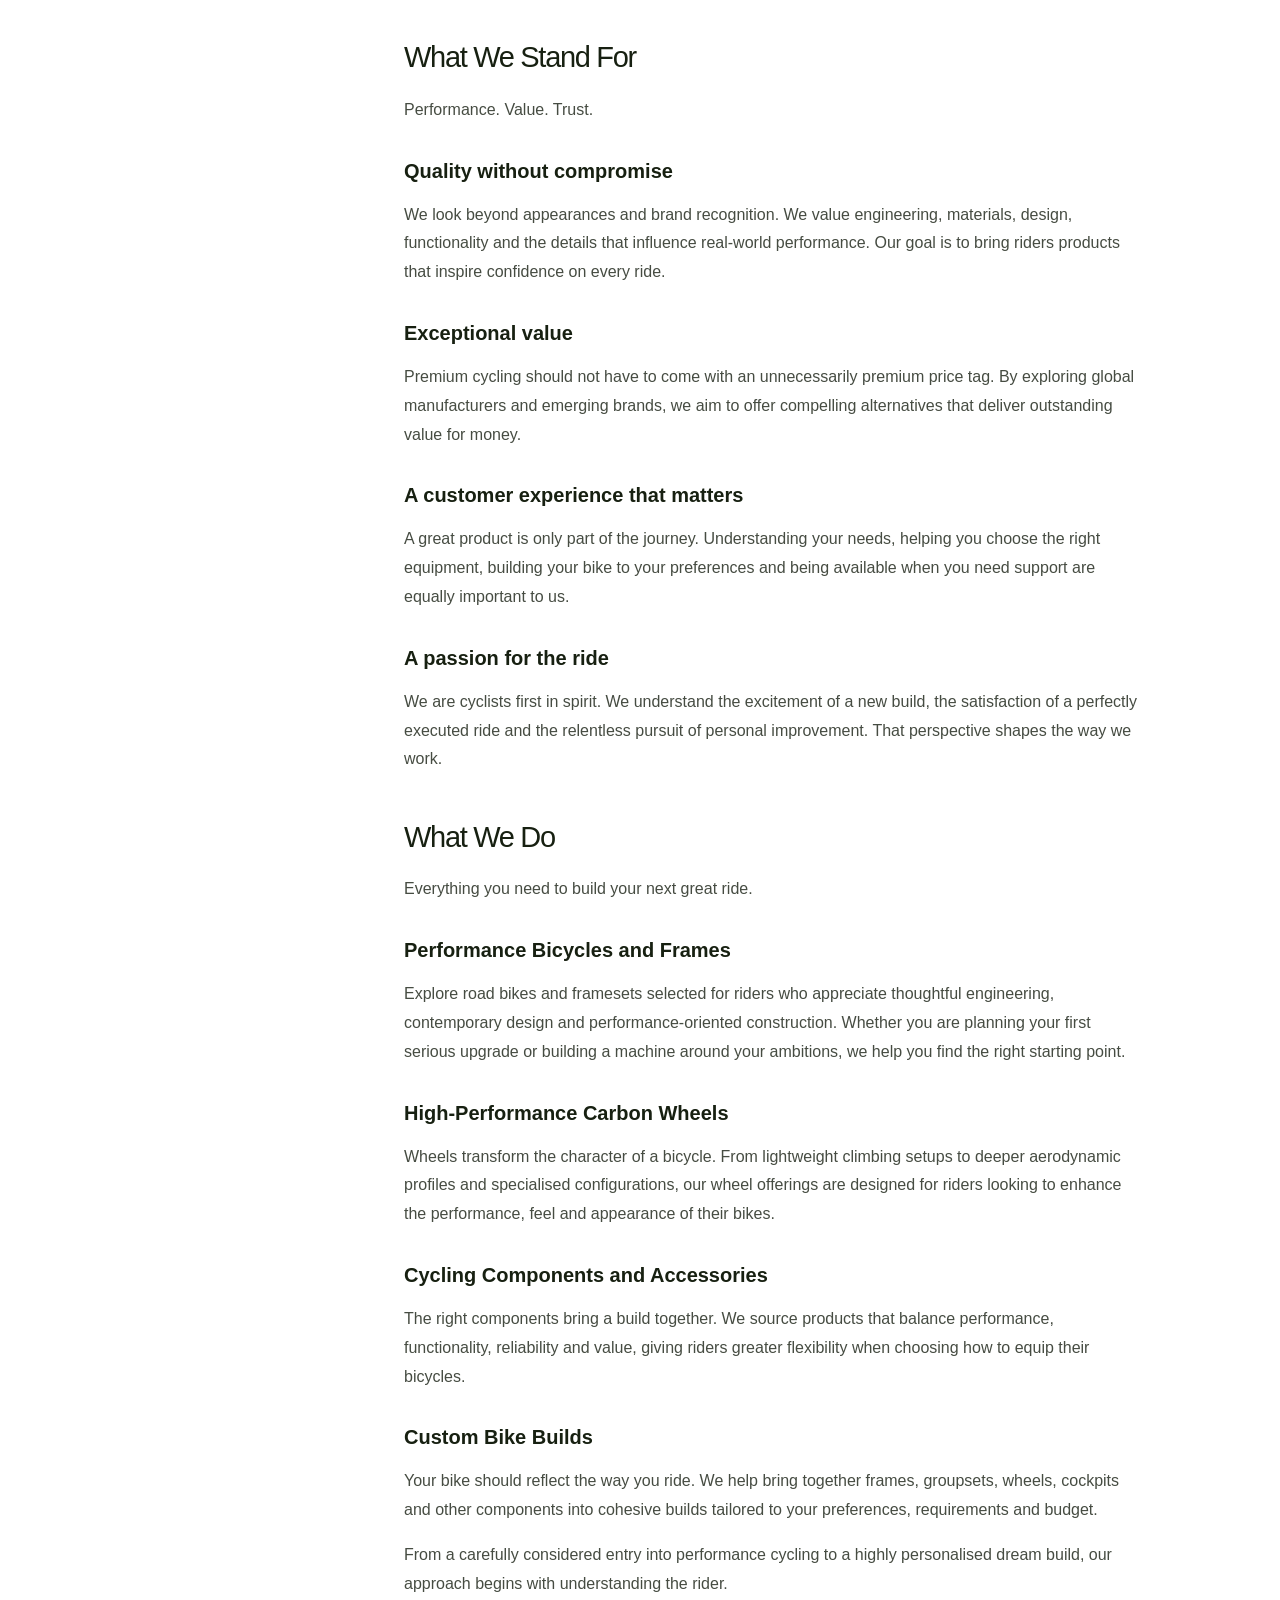
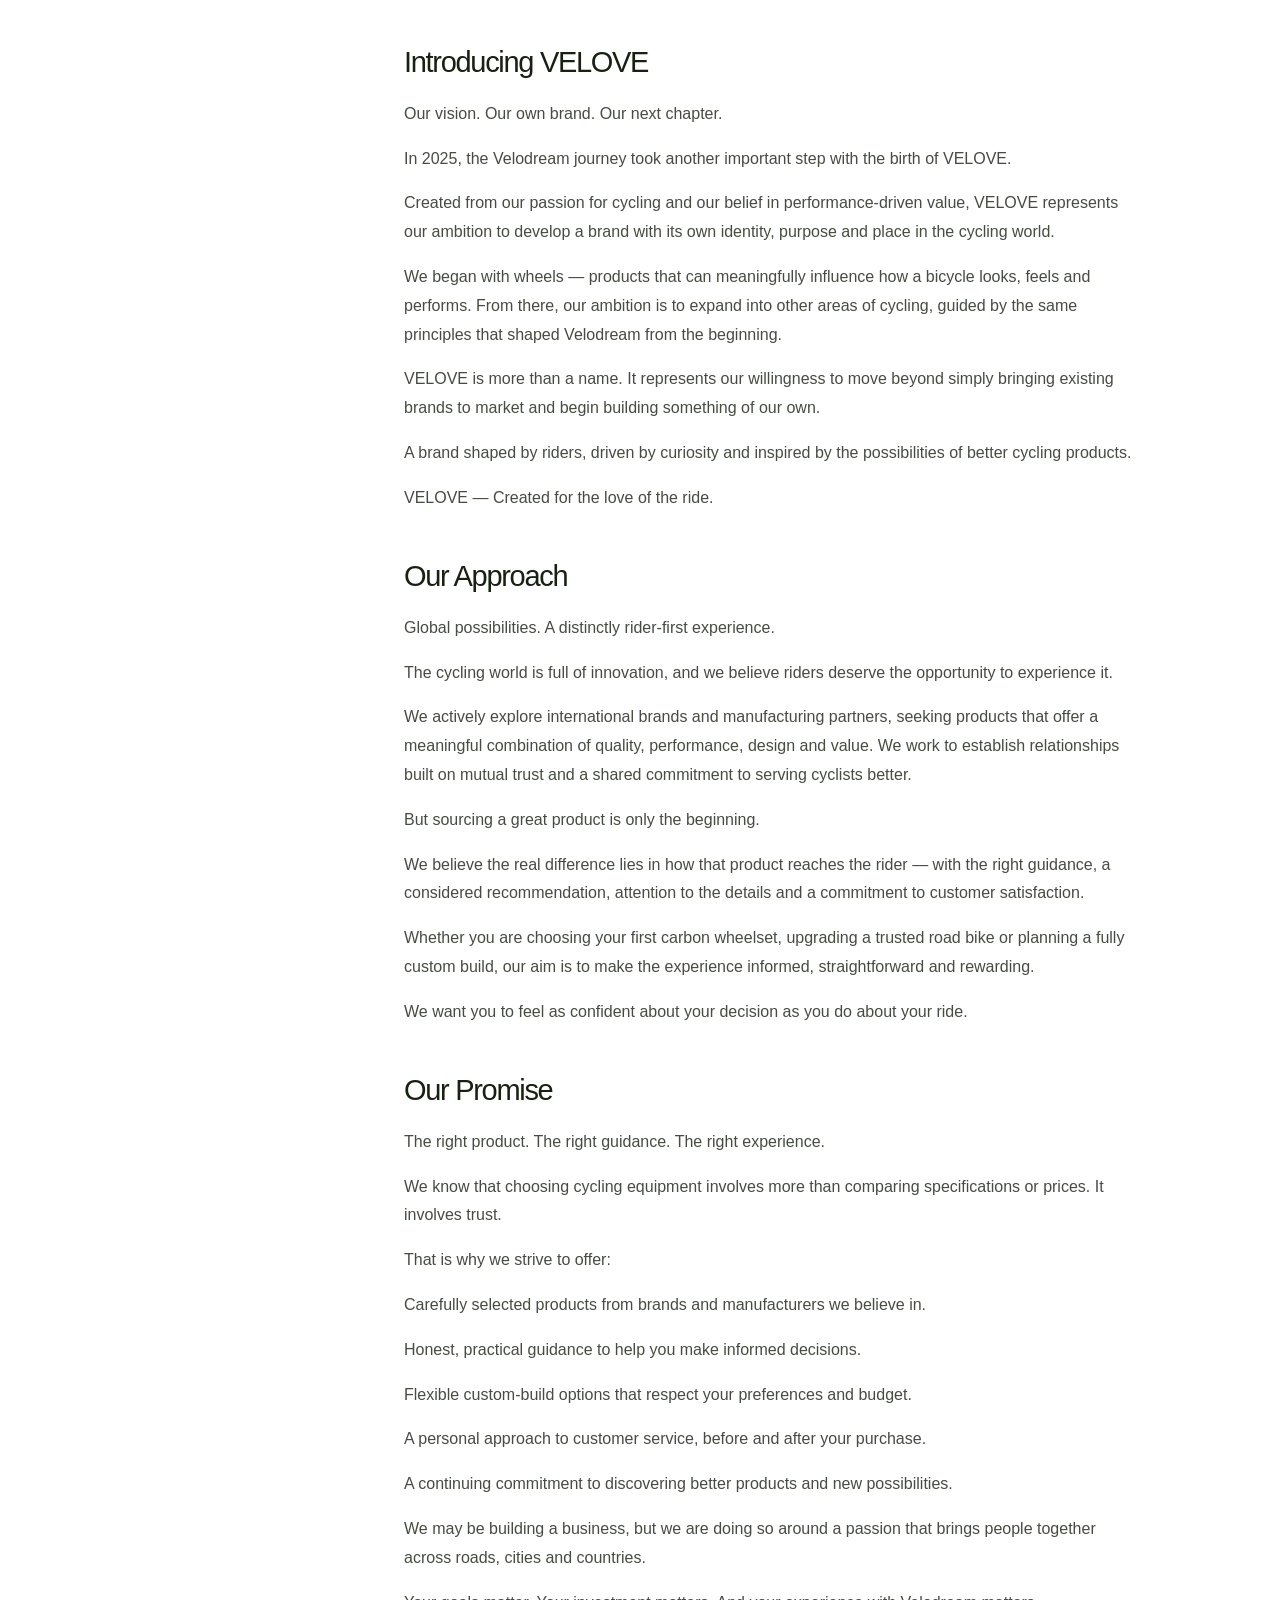
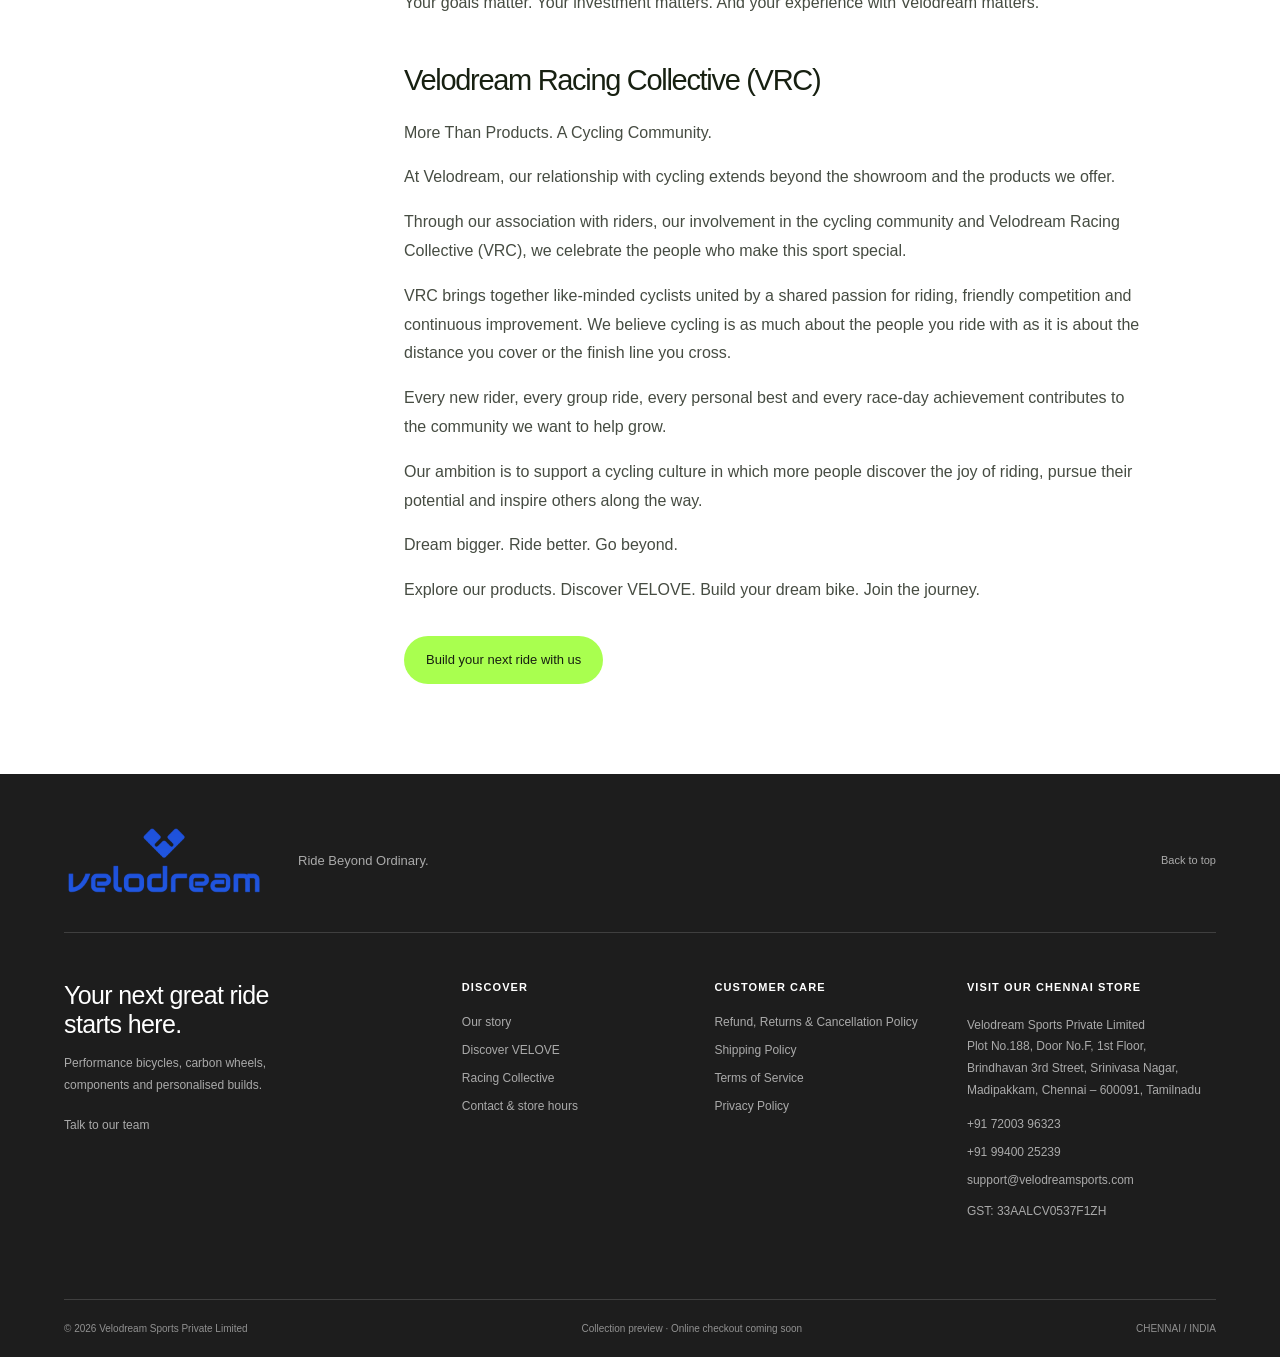
==== commit d7103847: "Use white headers and supplied blue Velodream logo" ====
--- a/about.html
+++ b/about.html
@@ -1 +1 @@
-<!doctype html><html lang="en"><head><meta charset="utf-8"><meta name="viewport" content="width=device-width,initial-scale=1"><title>Ride Beyond Ordinary. | Velodream Sports</title><meta name="description" content="World-class cycling products. Thoughtful innovation. Performance without compromise."><link rel="icon" href="logo.png"><link rel="stylesheet" href="styles.css"><link rel="stylesheet" href="content.css?v=4"></head><body><a class="skip" href="#main">Skip to content</a><div class="announcement"><span>VELODREAM SPORTS — RIDE BEYOND ORDINARY</span></div><header class="header content-header"><div class="header-inner"><a class="brand" href="./" aria-label="Velodream Sports home"><img src="logo.png" width="590" height="206" alt="Velodream"></a><nav aria-label="Main navigation" class="content-nav"><a href="./#categories">Collections</a><a href="about.html">Our story</a><a href="contact.html">Contact</a></nav></div></header><main id="main"><section class="page-intro"><a class="eyebrow" href="./">VELODREAM SPORTS</a><h1>Ride Beyond Ordinary.</h1><p>World-class cycling products. Thoughtful innovation. Performance without compromise.</p></section><div class="reading-layout"><aside class="contents"><img class="story-photo" src="hero-optimized.webp" width="1000" height="667" alt="A cyclist lighting the road ahead"><nav aria-label="Our story sections"><a href="#story">Our Story</a><a href="#values">What We Stand For</a><a href="#offerings">What We Do</a><a href="#velove">Introducing VELOVE</a><a href="#approach">Our Approach</a><a href="#promise">Our Promise</a><a href="#vrc">Velodream Racing Collective (VRC)</a></nav></aside><article class="prose"><p>World-class cycling products. Thoughtful innovation. Performance without compromise.</p><p>At Velodream Sports, we believe that great cycling should not be defined by the logo on a frame or the price on a tag. It should be defined by the quality of the engineering, the experience of the ride, and the confidence that comes from knowing you have made the right choice.</p><p>We are here to challenge conventions, discover what is next in cycling, and bring exceptional products to riders who demand more from every kilometre.</p><p>From performance road bikes and precision-engineered carbon frames to high-performance wheelsets, components and personalised bike builds, Velodream brings together quality, value and a genuinely rider-first approach.</p><p>Because the best bike is not necessarily the most expensive one. It is the one that inspires you to ride further, push harder and dream bigger.</p><h2 id="story">Our Story</h2><p>Born from curiosity. Built on conviction.</p><p>Velodream began with an idea during late 2024.</p><p>As the global cycling industry continued to evolve, we saw exciting developments emerging from manufacturers and brands that were challenging established conventions. We began exploring these possibilities, looking beyond familiar names to discover products that combined advanced engineering, compelling design and outstanding value.</p><p>One question sparked the journey:</p><p>Why should riders have to pay a premium for a brand name when they could experience exceptional quality through a different approach?</p><p>We set out to bridge that gap between global innovation and the Indian cycling community.</p><p>The vision was simple: discover promising brands, build meaningful relationships with manufacturers, bring their products to India, and make high-quality cycling equipment more accessible without compromising on the standards that matter.</p><p>What started as an idea grew into Velodream Sports — a business built on curiosity, careful product selection, personal relationships and a commitment to doing things differently.</p><p>We are still at the beginning of that journey, and we intend to keep moving forward.</p><h2 id="values">What We Stand For</h2><p>Performance. Value. Trust.</p><h3>Quality without compromise</h3><p>We look beyond appearances and brand recognition. We value engineering, materials, design, functionality and the details that influence real-world performance. Our goal is to bring riders products that inspire confidence on every ride.</p><h3>Exceptional value</h3><p>Premium cycling should not have to come with an unnecessarily premium price tag. By exploring global manufacturers and emerging brands, we aim to offer compelling alternatives that deliver outstanding value for money.</p><h3>A customer experience that matters</h3><p>A great product is only part of the journey. Understanding your needs, helping you choose the right equipment, building your bike to your preferences and being available when you need support are equally important to us.</p><h3>A passion for the ride</h3><p>We are cyclists first in spirit. We understand the excitement of a new build, the satisfaction of a perfectly executed ride and the relentless pursuit of personal improvement. That perspective shapes the way we work.</p><h2 id="offerings">What We Do</h2><p>Everything you need to build your next great ride.</p><h3>Performance Bicycles and Frames</h3><p>Explore road bikes and framesets selected for riders who appreciate thoughtful engineering, contemporary design and performance-oriented construction. Whether you are planning your first serious upgrade or building a machine around your ambitions, we help you find the right starting point.</p><h3>High-Performance Carbon Wheels</h3><p>Wheels transform the character of a bicycle. From lightweight climbing setups to deeper aerodynamic profiles and specialised configurations, our wheel offerings are designed for riders looking to enhance the performance, feel and appearance of their bikes.</p><h3>Cycling Components and Accessories</h3><p>The right components bring a build together. We source products that balance performance, functionality, reliability and value, giving riders greater flexibility when choosing how to equip their bicycles.</p><h3>Custom Bike Builds</h3><p>Your bike should reflect the way you ride. We help bring together frames, groupsets, wheels, cockpits and other components into cohesive builds tailored to your preferences, requirements and budget.</p><p>From a carefully considered entry into performance cycling to a highly personalised dream build, our approach begins with understanding the rider.</p><h2 id="velove">Introducing VELOVE</h2><p>Our vision. Our own brand. Our next chapter.</p><p>In 2025, the Velodream journey took another important step with the birth of VELOVE.</p><p>Created from our passion for cycling and our belief in performance-driven value, VELOVE represents our ambition to develop a brand with its own identity, purpose and place in the cycling world.</p><p>We began with wheels — products that can meaningfully influence how a bicycle looks, feels and performs. From there, our ambition is to expand into other areas of cycling, guided by the same principles that shaped Velodream from the beginning.</p><p>VELOVE is more than a name. It represents our willingness to move beyond simply bringing existing brands to market and begin building something of our own.</p><p>A brand shaped by riders, driven by curiosity and inspired by the possibilities of better cycling products.</p><p>VELOVE — Created for the love of the ride.</p><h2 id="approach">Our Approach</h2><p>Global possibilities. A distinctly rider-first experience.</p><p>The cycling world is full of innovation, and we believe riders deserve the opportunity to experience it.</p><p>We actively explore international brands and manufacturing partners, seeking products that offer a meaningful combination of quality, performance, design and value. We work to establish relationships built on mutual trust and a shared commitment to serving cyclists better.</p><p>But sourcing a great product is only the beginning.</p><p>We believe the real difference lies in how that product reaches the rider — with the right guidance, a considered recommendation, attention to the details and a commitment to customer satisfaction.</p><p>Whether you are choosing your first carbon wheelset, upgrading a trusted road bike or planning a fully custom build, our aim is to make the experience informed, straightforward and rewarding.</p><p>We want you to feel as confident about your decision as you do about your ride.</p><h2 id="promise">Our Promise</h2><p>The right product. The right guidance. The right experience.</p><p>We know that choosing cycling equipment involves more than comparing specifications or prices. It involves trust.</p><p>That is why we strive to offer:</p><p>Carefully selected products from brands and manufacturers we believe in.</p><p>Honest, practical guidance to help you make informed decisions.</p><p>Flexible custom-build options that respect your preferences and budget.</p><p>A personal approach to customer service, before and after your purchase.</p><p>A continuing commitment to discovering better products and new possibilities.</p><p>We may be building a business, but we are doing so around a passion that brings people together across roads, cities and countries.</p><p>Your goals matter. Your investment matters. And your experience with Velodream matters.</p><h2 id="vrc">Velodream Racing Collective (VRC)</h2><p>More Than Products. A Cycling Community.</p><p>At Velodream, our relationship with cycling extends beyond the showroom and the products we offer.</p><p>Through our association with riders, our involvement in the cycling community and Velodream Racing Collective (VRC), we celebrate the people who make this sport special.</p><p>VRC brings together like-minded cyclists united by a shared passion for riding, friendly competition and continuous improvement. We believe cycling is as much about the people you ride with as it is about the distance you cover or the finish line you cross.</p><p>Every new rider, every group ride, every personal best and every race-day achievement contributes to the community we want to help grow.</p><p>Our ambition is to support a cycling culture in which more people discover the joy of riding, pursue their potential and inspire others along the way.</p><p>Dream bigger. Ride better. Go beyond.</p><p>Explore our products. Discover VELOVE. Build your dream bike. Join the journey.</p><a class="contact-cta" href="contact.html">Build your next ride with us</a></article></div></main><footer><div class="footer-top"><a class="brand" href="./"><img src="logo.png" width="590" height="206" alt="Velodream"></a><p>Ride Beyond Ordinary.</p><a href="#main" class="back-top">Back to top</a></div><div class="footer-grid"><div class="footer-about"><h2>Your next great ride starts here.</h2><p>Performance bicycles, carbon wheels, components and personalised builds.</p><a href="contact.html">Talk to our team</a></div><div><h3>Discover</h3><a href="about.html">Our story</a><a href="about.html#velove">Discover VELOVE</a><a href="about.html#vrc">Racing Collective</a><a href="contact.html">Contact &amp; store hours</a></div><div><h3>Customer care</h3><a href="returns.html">Refund, Returns &amp; Cancellation Policy</a><a href="shipping.html">Shipping Policy</a><a href="terms.html">Terms of Service</a><a href="privacy.html">Privacy Policy</a></div><div><h3>Visit our Chennai store</h3><p>Velodream Sports Private Limited<br>Plot No.188, Door No.F, 1st Floor,<br>Brindhavan 3rd Street, Srinivasa Nagar,<br>Madipakkam, Chennai – 600091, Tamilnadu</p><a href="tel:+917200396323">+91 72003 96323</a><a href="tel:+919940025239">+91 99400 25239</a><a href="mailto:support@velodreamsports.com">support@velodreamsports.com</a><p>GST: 33AALCV0537F1ZH</p></div></div><div class="footer-bottom"><span>© <span id="year">2026</span> Velodream Sports Private Limited</span><span>Collection preview · Online checkout coming soon</span><span>CHENNAI / INDIA</span></div></footer></body></html>+<!doctype html><html lang="en"><head><meta charset="utf-8"><meta name="viewport" content="width=device-width,initial-scale=1"><title>Ride Beyond Ordinary. | Velodream Sports</title><meta name="description" content="World-class cycling products. Thoughtful innovation. Performance without compromise."><link rel="icon" href="logo.png"><link rel="stylesheet" href="styles.css"><link rel="stylesheet" href="content.css?v=5"></head><body><a class="skip" href="#main">Skip to content</a><div class="announcement"><span>VELODREAM SPORTS — RIDE BEYOND ORDINARY</span></div><header class="header content-header"><div class="header-inner"><a class="brand" href="./" aria-label="Velodream Sports home"><img src="velodream-blue-logo.jpg" width="1169" height="877" alt="Velodream"></a><nav aria-label="Main navigation" class="content-nav"><a href="./#categories">Collections</a><a href="about.html">Our story</a><a href="contact.html">Contact</a></nav></div></header><main id="main"><section class="page-intro"><a class="eyebrow" href="./">VELODREAM SPORTS</a><h1>Ride Beyond Ordinary.</h1><p>World-class cycling products. Thoughtful innovation. Performance without compromise.</p></section><div class="reading-layout"><aside class="contents"><img class="story-photo" src="hero-optimized.webp" width="1000" height="667" alt="A cyclist lighting the road ahead"><nav aria-label="Our story sections"><a href="#story">Our Story</a><a href="#values">What We Stand For</a><a href="#offerings">What We Do</a><a href="#velove">Introducing VELOVE</a><a href="#approach">Our Approach</a><a href="#promise">Our Promise</a><a href="#vrc">Velodream Racing Collective (VRC)</a></nav></aside><article class="prose"><p>World-class cycling products. Thoughtful innovation. Performance without compromise.</p><p>At Velodream Sports, we believe that great cycling should not be defined by the logo on a frame or the price on a tag. It should be defined by the quality of the engineering, the experience of the ride, and the confidence that comes from knowing you have made the right choice.</p><p>We are here to challenge conventions, discover what is next in cycling, and bring exceptional products to riders who demand more from every kilometre.</p><p>From performance road bikes and precision-engineered carbon frames to high-performance wheelsets, components and personalised bike builds, Velodream brings together quality, value and a genuinely rider-first approach.</p><p>Because the best bike is not necessarily the most expensive one. It is the one that inspires you to ride further, push harder and dream bigger.</p><h2 id="story">Our Story</h2><p>Born from curiosity. Built on conviction.</p><p>Velodream began with an idea during late 2024.</p><p>As the global cycling industry continued to evolve, we saw exciting developments emerging from manufacturers and brands that were challenging established conventions. We began exploring these possibilities, looking beyond familiar names to discover products that combined advanced engineering, compelling design and outstanding value.</p><p>One question sparked the journey:</p><p>Why should riders have to pay a premium for a brand name when they could experience exceptional quality through a different approach?</p><p>We set out to bridge that gap between global innovation and the Indian cycling community.</p><p>The vision was simple: discover promising brands, build meaningful relationships with manufacturers, bring their products to India, and make high-quality cycling equipment more accessible without compromising on the standards that matter.</p><p>What started as an idea grew into Velodream Sports — a business built on curiosity, careful product selection, personal relationships and a commitment to doing things differently.</p><p>We are still at the beginning of that journey, and we intend to keep moving forward.</p><h2 id="values">What We Stand For</h2><p>Performance. Value. Trust.</p><h3>Quality without compromise</h3><p>We look beyond appearances and brand recognition. We value engineering, materials, design, functionality and the details that influence real-world performance. Our goal is to bring riders products that inspire confidence on every ride.</p><h3>Exceptional value</h3><p>Premium cycling should not have to come with an unnecessarily premium price tag. By exploring global manufacturers and emerging brands, we aim to offer compelling alternatives that deliver outstanding value for money.</p><h3>A customer experience that matters</h3><p>A great product is only part of the journey. Understanding your needs, helping you choose the right equipment, building your bike to your preferences and being available when you need support are equally important to us.</p><h3>A passion for the ride</h3><p>We are cyclists first in spirit. We understand the excitement of a new build, the satisfaction of a perfectly executed ride and the relentless pursuit of personal improvement. That perspective shapes the way we work.</p><h2 id="offerings">What We Do</h2><p>Everything you need to build your next great ride.</p><h3>Performance Bicycles and Frames</h3><p>Explore road bikes and framesets selected for riders who appreciate thoughtful engineering, contemporary design and performance-oriented construction. Whether you are planning your first serious upgrade or building a machine around your ambitions, we help you find the right starting point.</p><h3>High-Performance Carbon Wheels</h3><p>Wheels transform the character of a bicycle. From lightweight climbing setups to deeper aerodynamic profiles and specialised configurations, our wheel offerings are designed for riders looking to enhance the performance, feel and appearance of their bikes.</p><h3>Cycling Components and Accessories</h3><p>The right components bring a build together. We source products that balance performance, functionality, reliability and value, giving riders greater flexibility when choosing how to equip their bicycles.</p><h3>Custom Bike Builds</h3><p>Your bike should reflect the way you ride. We help bring together frames, groupsets, wheels, cockpits and other components into cohesive builds tailored to your preferences, requirements and budget.</p><p>From a carefully considered entry into performance cycling to a highly personalised dream build, our approach begins with understanding the rider.</p><h2 id="velove">Introducing VELOVE</h2><p>Our vision. Our own brand. Our next chapter.</p><p>In 2025, the Velodream journey took another important step with the birth of VELOVE.</p><p>Created from our passion for cycling and our belief in performance-driven value, VELOVE represents our ambition to develop a brand with its own identity, purpose and place in the cycling world.</p><p>We began with wheels — products that can meaningfully influence how a bicycle looks, feels and performs. From there, our ambition is to expand into other areas of cycling, guided by the same principles that shaped Velodream from the beginning.</p><p>VELOVE is more than a name. It represents our willingness to move beyond simply bringing existing brands to market and begin building something of our own.</p><p>A brand shaped by riders, driven by curiosity and inspired by the possibilities of better cycling products.</p><p>VELOVE — Created for the love of the ride.</p><h2 id="approach">Our Approach</h2><p>Global possibilities. A distinctly rider-first experience.</p><p>The cycling world is full of innovation, and we believe riders deserve the opportunity to experience it.</p><p>We actively explore international brands and manufacturing partners, seeking products that offer a meaningful combination of quality, performance, design and value. We work to establish relationships built on mutual trust and a shared commitment to serving cyclists better.</p><p>But sourcing a great product is only the beginning.</p><p>We believe the real difference lies in how that product reaches the rider — with the right guidance, a considered recommendation, attention to the details and a commitment to customer satisfaction.</p><p>Whether you are choosing your first carbon wheelset, upgrading a trusted road bike or planning a fully custom build, our aim is to make the experience informed, straightforward and rewarding.</p><p>We want you to feel as confident about your decision as you do about your ride.</p><h2 id="promise">Our Promise</h2><p>The right product. The right guidance. The right experience.</p><p>We know that choosing cycling equipment involves more than comparing specifications or prices. It involves trust.</p><p>That is why we strive to offer:</p><p>Carefully selected products from brands and manufacturers we believe in.</p><p>Honest, practical guidance to help you make informed decisions.</p><p>Flexible custom-build options that respect your preferences and budget.</p><p>A personal approach to customer service, before and after your purchase.</p><p>A continuing commitment to discovering better products and new possibilities.</p><p>We may be building a business, but we are doing so around a passion that brings people together across roads, cities and countries.</p><p>Your goals matter. Your investment matters. And your experience with Velodream matters.</p><h2 id="vrc">Velodream Racing Collective (VRC)</h2><p>More Than Products. A Cycling Community.</p><p>At Velodream, our relationship with cycling extends beyond the showroom and the products we offer.</p><p>Through our association with riders, our involvement in the cycling community and Velodream Racing Collective (VRC), we celebrate the people who make this sport special.</p><p>VRC brings together like-minded cyclists united by a shared passion for riding, friendly competition and continuous improvement. We believe cycling is as much about the people you ride with as it is about the distance you cover or the finish line you cross.</p><p>Every new rider, every group ride, every personal best and every race-day achievement contributes to the community we want to help grow.</p><p>Our ambition is to support a cycling culture in which more people discover the joy of riding, pursue their potential and inspire others along the way.</p><p>Dream bigger. Ride better. Go beyond.</p><p>Explore our products. Discover VELOVE. Build your dream bike. Join the journey.</p><a class="contact-cta" href="contact.html">Build your next ride with us</a></article></div></main><footer><div class="footer-top"><a class="brand" href="./"><img src="logo.png" width="590" height="206" alt="Velodream"></a><p>Ride Beyond Ordinary.</p><a href="#main" class="back-top">Back to top</a></div><div class="footer-grid"><div class="footer-about"><h2>Your next great ride starts here.</h2><p>Performance bicycles, carbon wheels, components and personalised builds.</p><a href="contact.html">Talk to our team</a></div><div><h3>Discover</h3><a href="about.html">Our story</a><a href="about.html#velove">Discover VELOVE</a><a href="about.html#vrc">Racing Collective</a><a href="contact.html">Contact &amp; store hours</a></div><div><h3>Customer care</h3><a href="returns.html">Refund, Returns &amp; Cancellation Policy</a><a href="shipping.html">Shipping Policy</a><a href="terms.html">Terms of Service</a><a href="privacy.html">Privacy Policy</a></div><div><h3>Visit our Chennai store</h3><p>Velodream Sports Private Limited<br>Plot No.188, Door No.F, 1st Floor,<br>Brindhavan 3rd Street, Srinivasa Nagar,<br>Madipakkam, Chennai – 600091, Tamilnadu</p><a href="tel:+917200396323">+91 72003 96323</a><a href="tel:+919940025239">+91 99400 25239</a><a href="mailto:support@velodreamsports.com">support@velodreamsports.com</a><p>GST: 33AALCV0537F1ZH</p></div></div><div class="footer-bottom"><span>© <span id="year">2026</span> Velodream Sports Private Limited</span><span>Collection preview · Online checkout coming soon</span><span>CHENNAI / INDIA</span></div></footer></body></html>
--- a/content.css
+++ b/content.css
@@ -1,2 +1,17 @@
 .footer-grid>div{min-width:0}.footer-grid a{overflow-wrap:anywhere}.footer-grid>div:last-child p{margin-bottom:16px}.content-nav{display:flex;gap:28px;font-size:13px}.content-nav a:hover{color:#a9ff4f}.page-intro{padding:75px 5%;background:#edf0e8;border-bottom:1px solid #d9dfd1}.page-intro h1{font-size:clamp(36px,5vw,74px);font-weight:500;letter-spacing:-.05em;max-width:1000px;line-height:1.06;margin:24px 0}.page-intro p{font-size:17px;line-height:1.7;max-width:680px;color:#4c5547}.reading-layout{width:90%;max-width:1280px;margin:60px auto 90px;display:grid;grid-template-columns:260px minmax(0,740px);gap:80px}.contents{font-size:13px;align-self:start}.contents summary{font-weight:700;margin-bottom:22px;cursor:pointer}.contents a{display:block;padding:10px 0;border-bottom:1px solid #e3e5df;line-height:1.5;color:#4a5145}.contents a:hover{color:#111;text-decoration:underline}.prose{min-width:0;font-size:16px;line-height:1.8;color:#464c42;overflow-wrap:anywhere}.prose p{margin-bottom:16px}.prose h2{color:#172011;font-size:29px;margin:45px 0 20px;scroll-margin-top:25px;line-height:1.25}.prose h2:first-child{margin-top:0}.prose h3{font-size:20px;color:#172011;margin:28px 0 12px}.prose a{text-decoration:underline;text-underline-offset:4px}.updated{font-size:13px;color:#68715e}.story-photo{width:100%;height:200px;object-fit:cover;margin-bottom:25px;border-radius:8px}.contact-grid{width:90%;max-width:1280px;margin:60px auto 90px;display:grid;grid-template-columns:1fr 1fr;gap:25px}.contact-card{padding:40px;background:#f5f6f2;border:1px solid #e2e7da;border-radius:10px;min-width:0}.contact-card h2{font-size:30px;margin:22px 0}.contact-card address{font-style:normal;line-height:1.9;color:#4c5547}.contact-card>a:not(.contact-cta){display:block;margin:20px 0;text-decoration:underline;overflow-wrap:anywhere}.gst{font-size:12px;margin-top:20px;color:#68715e}.hours{grid-column:1/-1;display:grid;grid-template-columns:1fr 1fr;gap:20px 40px}.hours>.eyebrow,.hours>h2,.hours>p{grid-column:1/-1}.hours h2{margin:0}.hours h3{font-size:16px;margin-bottom:12px}.hours p{line-height:1.8;color:#4c5547}.contact-cta{display:inline-block;padding:15px 22px;background:#a9ff4f;color:#172011;border-radius:30px;font-size:13px;text-decoration:none!important;line-height:1.4;margin-top:15px}.contact-cta:hover{background:#c3ff8a}.brand-chapters{display:grid;grid-template-columns:1fr 1fr;gap:36px}.brand-chapters>a{padding:38px;background:#f1f3ed;border-radius:8px}.brand-chapters h2{font-size:35px;margin:24px 0 18px}.brand-chapters p{font-size:15px;line-height:1.8;color:#58614f}.visit-strip{background:#e1ecd6;padding:60px 5%;display:flex;align-items:center;gap:40px;justify-content:space-between}.visit-strip h2{font-size:36px;max-width:700px;margin:16px 0}.visit-strip p{line-height:1.8;font-size:13px;color:#4c5547}.visit-strip .contact-cta{white-space:nowrap;background:#192312;color:white}.content-header{position:relative}
 @media(max-width:760px){.content-header .header-inner{height:auto;min-height:100px;flex-wrap:wrap;justify-content:center;gap:22px}.content-header .header-inner .brand{position:static;transform:none;width:165px}.content-nav{width:100%;justify-content:center;gap:25px;font-size:12px}.page-intro{padding:42px 6%}.page-intro p{font-size:15px}.reading-layout{display:block;margin:30px auto 55px;width:88%}.contents{margin-bottom:36px}.contents details{border:1px solid #ddd;padding:20px;border-radius:8px}.contents .story-photo{height:190px}.prose{font-size:15px}.prose h2{font-size:26px}.contact-grid{grid-template-columns:1fr;margin:30px auto 50px}.contact-card{padding:28px}.contact-card h2{font-size:28px}.hours{display:block}.hours>div{margin-top:25px}.hours>p{margin-top:22px}.hours h2{margin-top:22px}.brand-chapters{grid-template-columns:1fr;gap:20px}.brand-chapters>a{padding:28px}.brand-chapters h2{font-size:30px}.visit-strip{display:block;padding:40px 6%}.visit-strip h2{font-size:30px}}
+
+/* White header and supplied blue logo. The original artwork is framed without modifying it. */
+.header{background:#fff;color:#18232b;border-bottom:1px solid #e5eaf0}
+.header .brand{height:70px;overflow:hidden;background:#fff}
+.header .brand img{width:100%;height:100%;max-width:none;object-fit:cover;object-position:center;transform:scale(1.42)}
+.header .desktop-nav a:hover,.content-nav a:hover{color:#087bd4}
+.header .icon .art-accent,.header .menu-ribbon.bottom{stroke:#087bd4}
+.header .icon .art-spark,.header .icon .menu-node{fill:#087bd4}
+.header .mobile-nav{background:#f6f9fc;color:#18232b}
+.header .mobile-nav-inner{border-top-color:#dfe7ed}
+.header .mobile-nav a{border-color:#dfe7ed}
+.header .menu-eyebrow,.header .mobile-nav a small,.header .mobile-nav .menu-signoff{color:#536779}
+.header .mobile-nav .menu-number{color:#087bd4}
+html:not([data-motion="off"]) .header:after{background:#087bd4}
+@media(max-width:760px){.header .brand{height:58px}.content-header .header-inner .brand{height:58px}}
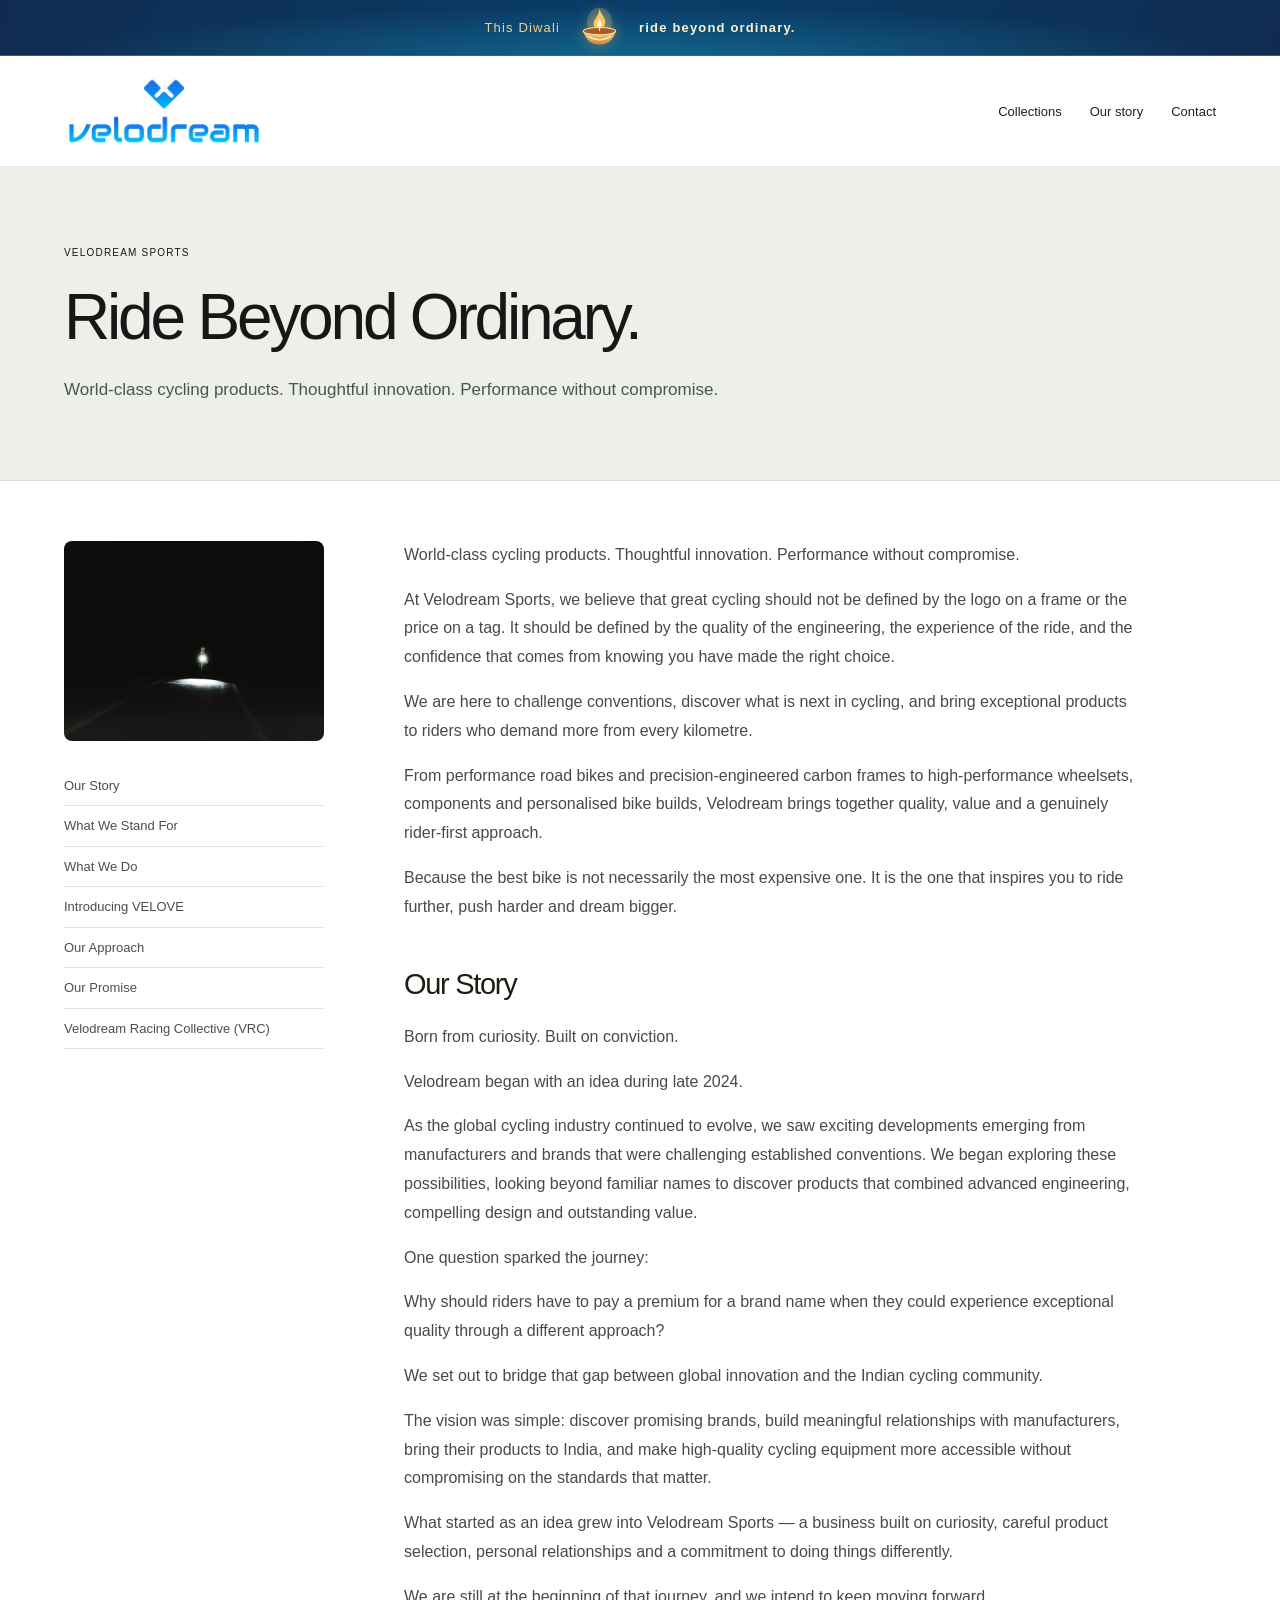
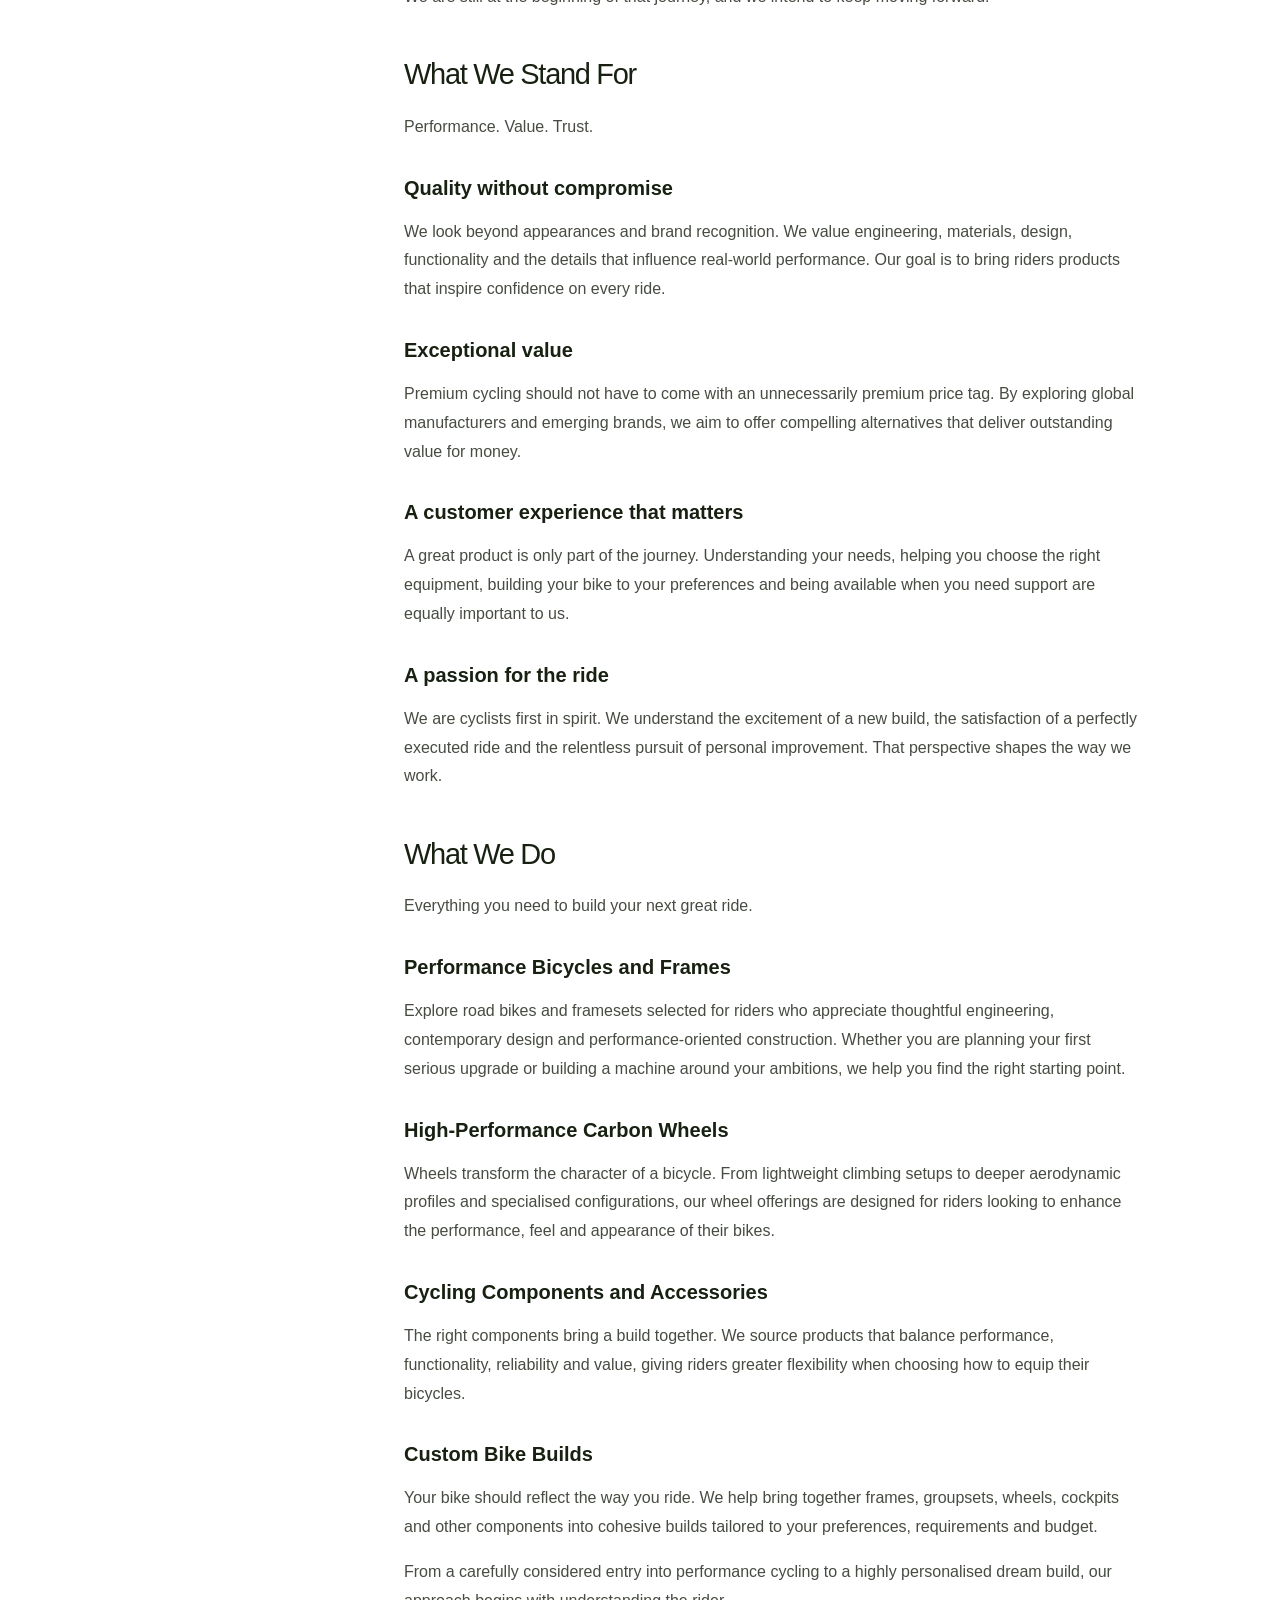
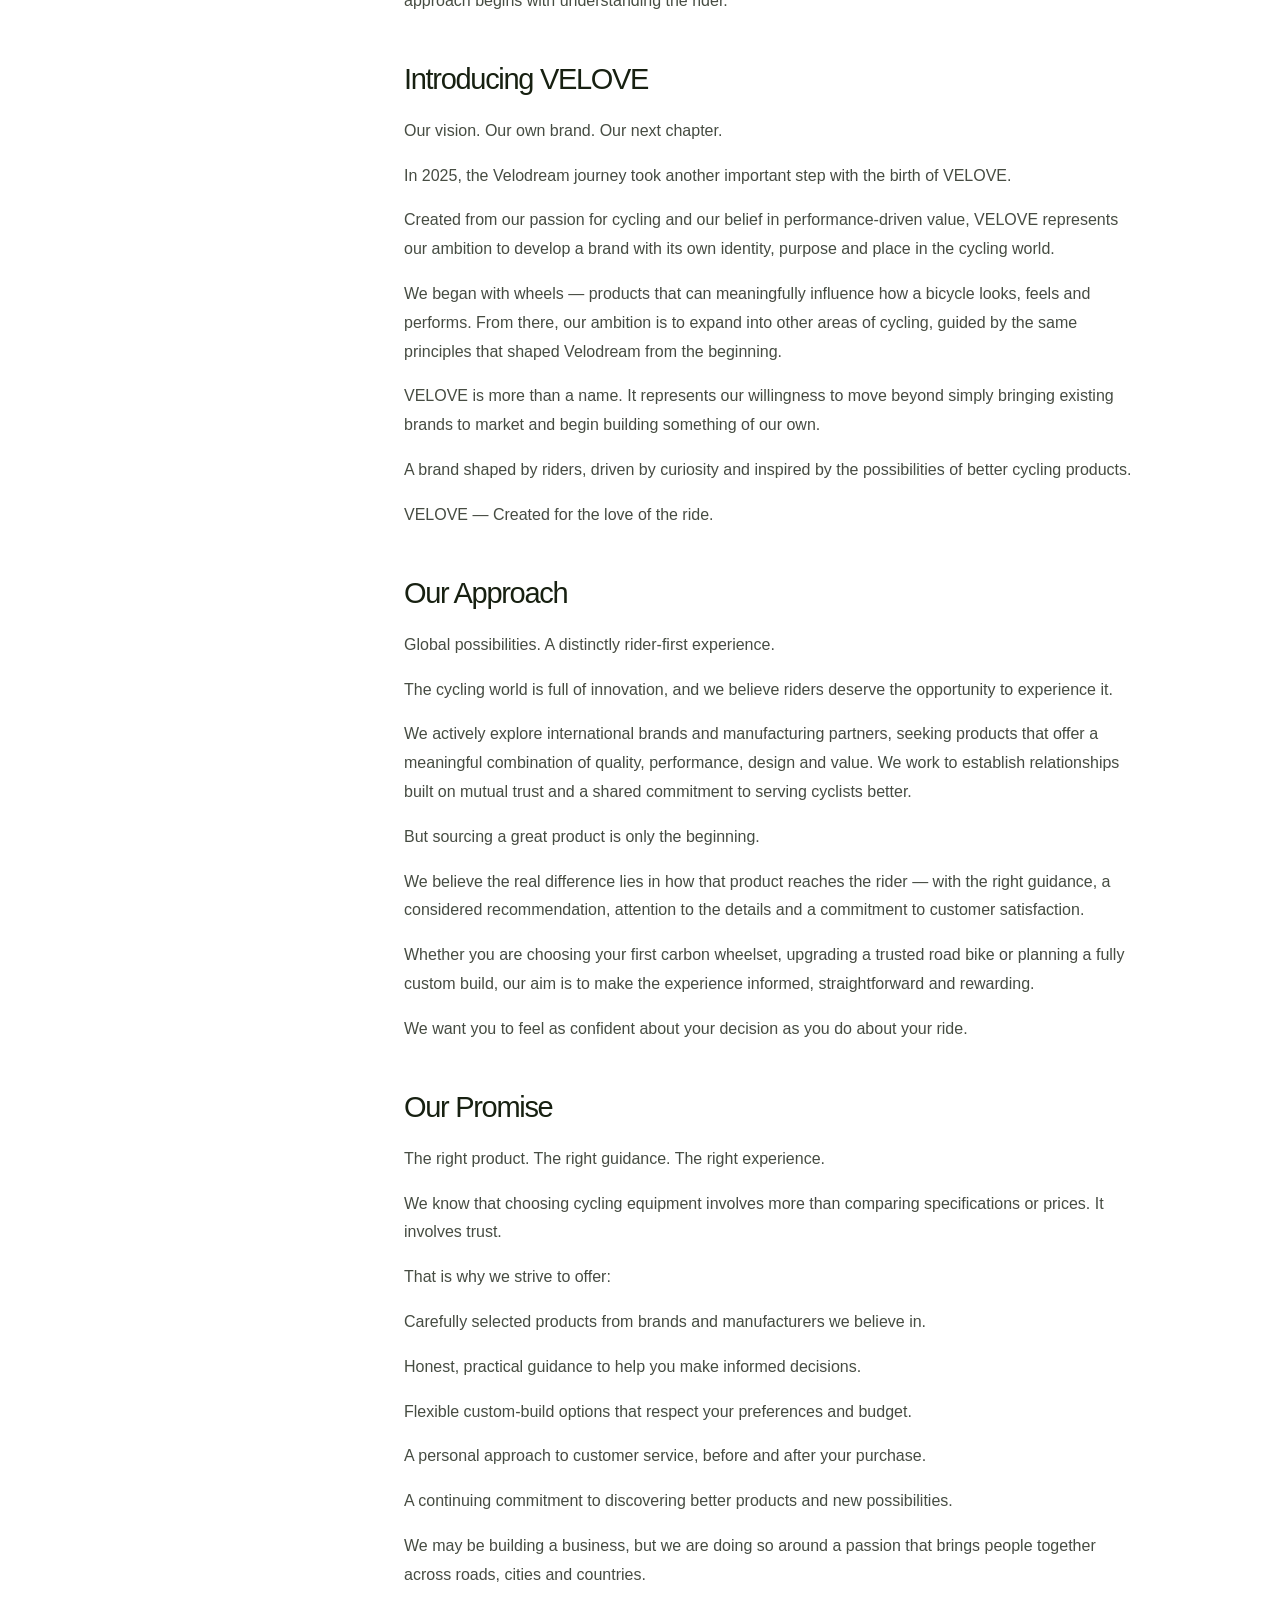
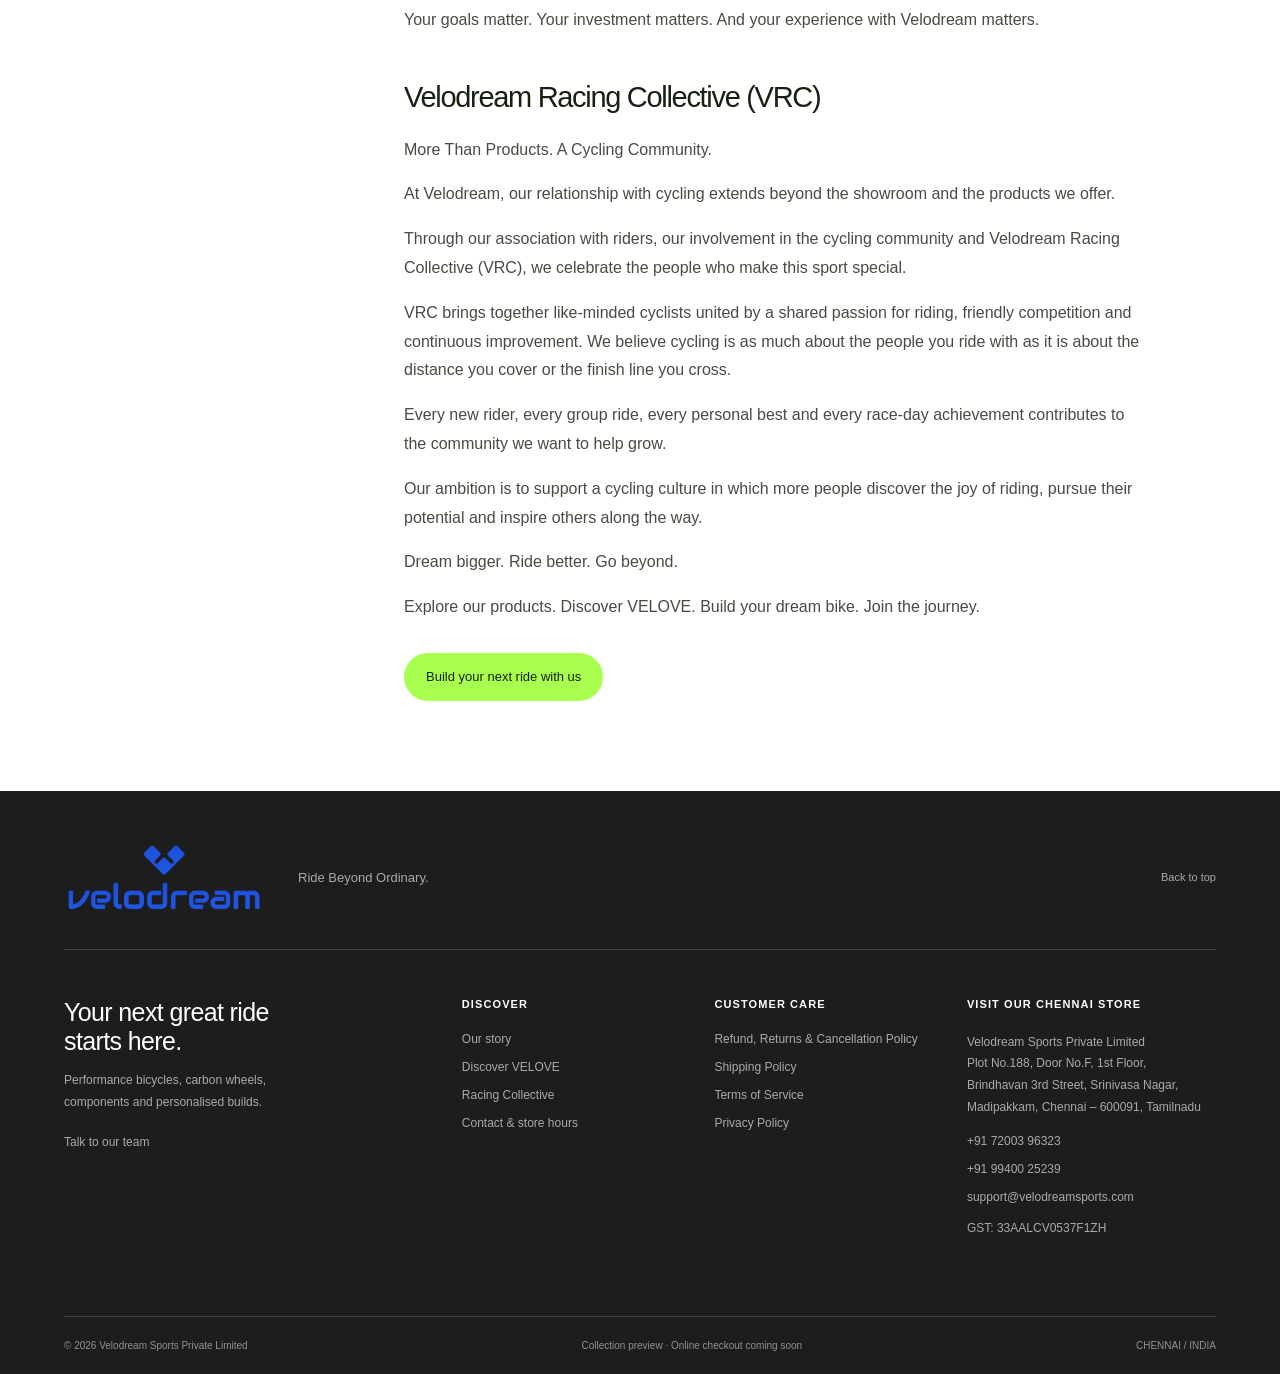
==== commit 49fb0a5e: "Add glowing Diwali announcement banner" ====
--- a/about.html
+++ b/about.html
@@ -1 +1 @@
-<!doctype html><html lang="en"><head><meta charset="utf-8"><meta name="viewport" content="width=device-width,initial-scale=1"><title>Ride Beyond Ordinary. | Velodream Sports</title><meta name="description" content="World-class cycling products. Thoughtful innovation. Performance without compromise."><link rel="icon" href="logo.png"><link rel="stylesheet" href="styles.css"><link rel="stylesheet" href="content.css?v=5"></head><body><a class="skip" href="#main">Skip to content</a><div class="announcement"><span>VELODREAM SPORTS — RIDE BEYOND ORDINARY</span></div><header class="header content-header"><div class="header-inner"><a class="brand" href="./" aria-label="Velodream Sports home"><img src="velodream-blue-logo.jpg" width="1169" height="877" alt="Velodream"></a><nav aria-label="Main navigation" class="content-nav"><a href="./#categories">Collections</a><a href="about.html">Our story</a><a href="contact.html">Contact</a></nav></div></header><main id="main"><section class="page-intro"><a class="eyebrow" href="./">VELODREAM SPORTS</a><h1>Ride Beyond Ordinary.</h1><p>World-class cycling products. Thoughtful innovation. Performance without compromise.</p></section><div class="reading-layout"><aside class="contents"><img class="story-photo" src="hero-optimized.webp" width="1000" height="667" alt="A cyclist lighting the road ahead"><nav aria-label="Our story sections"><a href="#story">Our Story</a><a href="#values">What We Stand For</a><a href="#offerings">What We Do</a><a href="#velove">Introducing VELOVE</a><a href="#approach">Our Approach</a><a href="#promise">Our Promise</a><a href="#vrc">Velodream Racing Collective (VRC)</a></nav></aside><article class="prose"><p>World-class cycling products. Thoughtful innovation. Performance without compromise.</p><p>At Velodream Sports, we believe that great cycling should not be defined by the logo on a frame or the price on a tag. It should be defined by the quality of the engineering, the experience of the ride, and the confidence that comes from knowing you have made the right choice.</p><p>We are here to challenge conventions, discover what is next in cycling, and bring exceptional products to riders who demand more from every kilometre.</p><p>From performance road bikes and precision-engineered carbon frames to high-performance wheelsets, components and personalised bike builds, Velodream brings together quality, value and a genuinely rider-first approach.</p><p>Because the best bike is not necessarily the most expensive one. It is the one that inspires you to ride further, push harder and dream bigger.</p><h2 id="story">Our Story</h2><p>Born from curiosity. Built on conviction.</p><p>Velodream began with an idea during late 2024.</p><p>As the global cycling industry continued to evolve, we saw exciting developments emerging from manufacturers and brands that were challenging established conventions. We began exploring these possibilities, looking beyond familiar names to discover products that combined advanced engineering, compelling design and outstanding value.</p><p>One question sparked the journey:</p><p>Why should riders have to pay a premium for a brand name when they could experience exceptional quality through a different approach?</p><p>We set out to bridge that gap between global innovation and the Indian cycling community.</p><p>The vision was simple: discover promising brands, build meaningful relationships with manufacturers, bring their products to India, and make high-quality cycling equipment more accessible without compromising on the standards that matter.</p><p>What started as an idea grew into Velodream Sports — a business built on curiosity, careful product selection, personal relationships and a commitment to doing things differently.</p><p>We are still at the beginning of that journey, and we intend to keep moving forward.</p><h2 id="values">What We Stand For</h2><p>Performance. Value. Trust.</p><h3>Quality without compromise</h3><p>We look beyond appearances and brand recognition. We value engineering, materials, design, functionality and the details that influence real-world performance. Our goal is to bring riders products that inspire confidence on every ride.</p><h3>Exceptional value</h3><p>Premium cycling should not have to come with an unnecessarily premium price tag. By exploring global manufacturers and emerging brands, we aim to offer compelling alternatives that deliver outstanding value for money.</p><h3>A customer experience that matters</h3><p>A great product is only part of the journey. Understanding your needs, helping you choose the right equipment, building your bike to your preferences and being available when you need support are equally important to us.</p><h3>A passion for the ride</h3><p>We are cyclists first in spirit. We understand the excitement of a new build, the satisfaction of a perfectly executed ride and the relentless pursuit of personal improvement. That perspective shapes the way we work.</p><h2 id="offerings">What We Do</h2><p>Everything you need to build your next great ride.</p><h3>Performance Bicycles and Frames</h3><p>Explore road bikes and framesets selected for riders who appreciate thoughtful engineering, contemporary design and performance-oriented construction. Whether you are planning your first serious upgrade or building a machine around your ambitions, we help you find the right starting point.</p><h3>High-Performance Carbon Wheels</h3><p>Wheels transform the character of a bicycle. From lightweight climbing setups to deeper aerodynamic profiles and specialised configurations, our wheel offerings are designed for riders looking to enhance the performance, feel and appearance of their bikes.</p><h3>Cycling Components and Accessories</h3><p>The right components bring a build together. We source products that balance performance, functionality, reliability and value, giving riders greater flexibility when choosing how to equip their bicycles.</p><h3>Custom Bike Builds</h3><p>Your bike should reflect the way you ride. We help bring together frames, groupsets, wheels, cockpits and other components into cohesive builds tailored to your preferences, requirements and budget.</p><p>From a carefully considered entry into performance cycling to a highly personalised dream build, our approach begins with understanding the rider.</p><h2 id="velove">Introducing VELOVE</h2><p>Our vision. Our own brand. Our next chapter.</p><p>In 2025, the Velodream journey took another important step with the birth of VELOVE.</p><p>Created from our passion for cycling and our belief in performance-driven value, VELOVE represents our ambition to develop a brand with its own identity, purpose and place in the cycling world.</p><p>We began with wheels — products that can meaningfully influence how a bicycle looks, feels and performs. From there, our ambition is to expand into other areas of cycling, guided by the same principles that shaped Velodream from the beginning.</p><p>VELOVE is more than a name. It represents our willingness to move beyond simply bringing existing brands to market and begin building something of our own.</p><p>A brand shaped by riders, driven by curiosity and inspired by the possibilities of better cycling products.</p><p>VELOVE — Created for the love of the ride.</p><h2 id="approach">Our Approach</h2><p>Global possibilities. A distinctly rider-first experience.</p><p>The cycling world is full of innovation, and we believe riders deserve the opportunity to experience it.</p><p>We actively explore international brands and manufacturing partners, seeking products that offer a meaningful combination of quality, performance, design and value. We work to establish relationships built on mutual trust and a shared commitment to serving cyclists better.</p><p>But sourcing a great product is only the beginning.</p><p>We believe the real difference lies in how that product reaches the rider — with the right guidance, a considered recommendation, attention to the details and a commitment to customer satisfaction.</p><p>Whether you are choosing your first carbon wheelset, upgrading a trusted road bike or planning a fully custom build, our aim is to make the experience informed, straightforward and rewarding.</p><p>We want you to feel as confident about your decision as you do about your ride.</p><h2 id="promise">Our Promise</h2><p>The right product. The right guidance. The right experience.</p><p>We know that choosing cycling equipment involves more than comparing specifications or prices. It involves trust.</p><p>That is why we strive to offer:</p><p>Carefully selected products from brands and manufacturers we believe in.</p><p>Honest, practical guidance to help you make informed decisions.</p><p>Flexible custom-build options that respect your preferences and budget.</p><p>A personal approach to customer service, before and after your purchase.</p><p>A continuing commitment to discovering better products and new possibilities.</p><p>We may be building a business, but we are doing so around a passion that brings people together across roads, cities and countries.</p><p>Your goals matter. Your investment matters. And your experience with Velodream matters.</p><h2 id="vrc">Velodream Racing Collective (VRC)</h2><p>More Than Products. A Cycling Community.</p><p>At Velodream, our relationship with cycling extends beyond the showroom and the products we offer.</p><p>Through our association with riders, our involvement in the cycling community and Velodream Racing Collective (VRC), we celebrate the people who make this sport special.</p><p>VRC brings together like-minded cyclists united by a shared passion for riding, friendly competition and continuous improvement. We believe cycling is as much about the people you ride with as it is about the distance you cover or the finish line you cross.</p><p>Every new rider, every group ride, every personal best and every race-day achievement contributes to the community we want to help grow.</p><p>Our ambition is to support a cycling culture in which more people discover the joy of riding, pursue their potential and inspire others along the way.</p><p>Dream bigger. Ride better. Go beyond.</p><p>Explore our products. Discover VELOVE. Build your dream bike. Join the journey.</p><a class="contact-cta" href="contact.html">Build your next ride with us</a></article></div></main><footer><div class="footer-top"><a class="brand" href="./"><img src="logo.png" width="590" height="206" alt="Velodream"></a><p>Ride Beyond Ordinary.</p><a href="#main" class="back-top">Back to top</a></div><div class="footer-grid"><div class="footer-about"><h2>Your next great ride starts here.</h2><p>Performance bicycles, carbon wheels, components and personalised builds.</p><a href="contact.html">Talk to our team</a></div><div><h3>Discover</h3><a href="about.html">Our story</a><a href="about.html#velove">Discover VELOVE</a><a href="about.html#vrc">Racing Collective</a><a href="contact.html">Contact &amp; store hours</a></div><div><h3>Customer care</h3><a href="returns.html">Refund, Returns &amp; Cancellation Policy</a><a href="shipping.html">Shipping Policy</a><a href="terms.html">Terms of Service</a><a href="privacy.html">Privacy Policy</a></div><div><h3>Visit our Chennai store</h3><p>Velodream Sports Private Limited<br>Plot No.188, Door No.F, 1st Floor,<br>Brindhavan 3rd Street, Srinivasa Nagar,<br>Madipakkam, Chennai – 600091, Tamilnadu</p><a href="tel:+917200396323">+91 72003 96323</a><a href="tel:+919940025239">+91 99400 25239</a><a href="mailto:support@velodreamsports.com">support@velodreamsports.com</a><p>GST: 33AALCV0537F1ZH</p></div></div><div class="footer-bottom"><span>© <span id="year">2026</span> Velodream Sports Private Limited</span><span>Collection preview · Online checkout coming soon</span><span>CHENNAI / INDIA</span></div></footer></body></html>+<!doctype html><html lang="en"><head><meta charset="utf-8"><meta name="viewport" content="width=device-width,initial-scale=1"><title>Ride Beyond Ordinary. | Velodream Sports</title><meta name="description" content="World-class cycling products. Thoughtful innovation. Performance without compromise."><link rel="icon" href="logo.png"><link rel="stylesheet" href="styles.css"><link rel="stylesheet" href="content.css?v=6"></head><body><a class="skip" href="#main">Skip to content</a><div class="announcement diwali-banner"><div class="diwali-message"><span class="diwali-prefix">This Diwali</span><svg class="diya-art" viewBox="0 0 64 64" aria-hidden="true" focusable="false"><defs><linearGradient id="diya-bowl" x2="0" y2="1"><stop stop-color="#ffe4a1"/><stop offset="1" stop-color="#cd8635"/></linearGradient></defs><ellipse class="diya-glow" cx="32" cy="25" rx="17" ry="20" fill="#ffd67c" opacity=".22"/><path class="diya-flame" d="M32 6C34 16 43 20 39 29C36 37 24 35 24 27C24 20 31 17 32 6Z" fill="#ffc65f"/><path d="M32 19C33 24 37 26 34 30C30 34 27 29 29 26Z" fill="#fff7d9"/><path d="M10 37Q32 31 54 37Q49 55 32 55Q15 55 10 37Z" fill="url(#diya-bowl)"/><ellipse cx="32" cy="37" rx="22" ry="5" fill="#a85c25" stroke="#ffdfa0" stroke-width="1.5"/><path d="M17 44Q32 54 47 44M32 36L32 31" fill="none" stroke="#fff0c0" stroke-width="1.7" stroke-linecap="round"/></svg><span class="diwali-tagline">ride beyond ordinary.</span></div></div><header class="header content-header"><div class="header-inner"><a class="brand" href="./" aria-label="Velodream Sports home"><img src="velodream-blue-logo.jpg" width="1169" height="877" alt="Velodream"></a><nav aria-label="Main navigation" class="content-nav"><a href="./#categories">Collections</a><a href="about.html">Our story</a><a href="contact.html">Contact</a></nav></div></header><main id="main"><section class="page-intro"><a class="eyebrow" href="./">VELODREAM SPORTS</a><h1>Ride Beyond Ordinary.</h1><p>World-class cycling products. Thoughtful innovation. Performance without compromise.</p></section><div class="reading-layout"><aside class="contents"><img class="story-photo" src="hero-optimized.webp" width="1000" height="667" alt="A cyclist lighting the road ahead"><nav aria-label="Our story sections"><a href="#story">Our Story</a><a href="#values">What We Stand For</a><a href="#offerings">What We Do</a><a href="#velove">Introducing VELOVE</a><a href="#approach">Our Approach</a><a href="#promise">Our Promise</a><a href="#vrc">Velodream Racing Collective (VRC)</a></nav></aside><article class="prose"><p>World-class cycling products. Thoughtful innovation. Performance without compromise.</p><p>At Velodream Sports, we believe that great cycling should not be defined by the logo on a frame or the price on a tag. It should be defined by the quality of the engineering, the experience of the ride, and the confidence that comes from knowing you have made the right choice.</p><p>We are here to challenge conventions, discover what is next in cycling, and bring exceptional products to riders who demand more from every kilometre.</p><p>From performance road bikes and precision-engineered carbon frames to high-performance wheelsets, components and personalised bike builds, Velodream brings together quality, value and a genuinely rider-first approach.</p><p>Because the best bike is not necessarily the most expensive one. It is the one that inspires you to ride further, push harder and dream bigger.</p><h2 id="story">Our Story</h2><p>Born from curiosity. Built on conviction.</p><p>Velodream began with an idea during late 2024.</p><p>As the global cycling industry continued to evolve, we saw exciting developments emerging from manufacturers and brands that were challenging established conventions. We began exploring these possibilities, looking beyond familiar names to discover products that combined advanced engineering, compelling design and outstanding value.</p><p>One question sparked the journey:</p><p>Why should riders have to pay a premium for a brand name when they could experience exceptional quality through a different approach?</p><p>We set out to bridge that gap between global innovation and the Indian cycling community.</p><p>The vision was simple: discover promising brands, build meaningful relationships with manufacturers, bring their products to India, and make high-quality cycling equipment more accessible without compromising on the standards that matter.</p><p>What started as an idea grew into Velodream Sports — a business built on curiosity, careful product selection, personal relationships and a commitment to doing things differently.</p><p>We are still at the beginning of that journey, and we intend to keep moving forward.</p><h2 id="values">What We Stand For</h2><p>Performance. Value. Trust.</p><h3>Quality without compromise</h3><p>We look beyond appearances and brand recognition. We value engineering, materials, design, functionality and the details that influence real-world performance. Our goal is to bring riders products that inspire confidence on every ride.</p><h3>Exceptional value</h3><p>Premium cycling should not have to come with an unnecessarily premium price tag. By exploring global manufacturers and emerging brands, we aim to offer compelling alternatives that deliver outstanding value for money.</p><h3>A customer experience that matters</h3><p>A great product is only part of the journey. Understanding your needs, helping you choose the right equipment, building your bike to your preferences and being available when you need support are equally important to us.</p><h3>A passion for the ride</h3><p>We are cyclists first in spirit. We understand the excitement of a new build, the satisfaction of a perfectly executed ride and the relentless pursuit of personal improvement. That perspective shapes the way we work.</p><h2 id="offerings">What We Do</h2><p>Everything you need to build your next great ride.</p><h3>Performance Bicycles and Frames</h3><p>Explore road bikes and framesets selected for riders who appreciate thoughtful engineering, contemporary design and performance-oriented construction. Whether you are planning your first serious upgrade or building a machine around your ambitions, we help you find the right starting point.</p><h3>High-Performance Carbon Wheels</h3><p>Wheels transform the character of a bicycle. From lightweight climbing setups to deeper aerodynamic profiles and specialised configurations, our wheel offerings are designed for riders looking to enhance the performance, feel and appearance of their bikes.</p><h3>Cycling Components and Accessories</h3><p>The right components bring a build together. We source products that balance performance, functionality, reliability and value, giving riders greater flexibility when choosing how to equip their bicycles.</p><h3>Custom Bike Builds</h3><p>Your bike should reflect the way you ride. We help bring together frames, groupsets, wheels, cockpits and other components into cohesive builds tailored to your preferences, requirements and budget.</p><p>From a carefully considered entry into performance cycling to a highly personalised dream build, our approach begins with understanding the rider.</p><h2 id="velove">Introducing VELOVE</h2><p>Our vision. Our own brand. Our next chapter.</p><p>In 2025, the Velodream journey took another important step with the birth of VELOVE.</p><p>Created from our passion for cycling and our belief in performance-driven value, VELOVE represents our ambition to develop a brand with its own identity, purpose and place in the cycling world.</p><p>We began with wheels — products that can meaningfully influence how a bicycle looks, feels and performs. From there, our ambition is to expand into other areas of cycling, guided by the same principles that shaped Velodream from the beginning.</p><p>VELOVE is more than a name. It represents our willingness to move beyond simply bringing existing brands to market and begin building something of our own.</p><p>A brand shaped by riders, driven by curiosity and inspired by the possibilities of better cycling products.</p><p>VELOVE — Created for the love of the ride.</p><h2 id="approach">Our Approach</h2><p>Global possibilities. A distinctly rider-first experience.</p><p>The cycling world is full of innovation, and we believe riders deserve the opportunity to experience it.</p><p>We actively explore international brands and manufacturing partners, seeking products that offer a meaningful combination of quality, performance, design and value. We work to establish relationships built on mutual trust and a shared commitment to serving cyclists better.</p><p>But sourcing a great product is only the beginning.</p><p>We believe the real difference lies in how that product reaches the rider — with the right guidance, a considered recommendation, attention to the details and a commitment to customer satisfaction.</p><p>Whether you are choosing your first carbon wheelset, upgrading a trusted road bike or planning a fully custom build, our aim is to make the experience informed, straightforward and rewarding.</p><p>We want you to feel as confident about your decision as you do about your ride.</p><h2 id="promise">Our Promise</h2><p>The right product. The right guidance. The right experience.</p><p>We know that choosing cycling equipment involves more than comparing specifications or prices. It involves trust.</p><p>That is why we strive to offer:</p><p>Carefully selected products from brands and manufacturers we believe in.</p><p>Honest, practical guidance to help you make informed decisions.</p><p>Flexible custom-build options that respect your preferences and budget.</p><p>A personal approach to customer service, before and after your purchase.</p><p>A continuing commitment to discovering better products and new possibilities.</p><p>We may be building a business, but we are doing so around a passion that brings people together across roads, cities and countries.</p><p>Your goals matter. Your investment matters. And your experience with Velodream matters.</p><h2 id="vrc">Velodream Racing Collective (VRC)</h2><p>More Than Products. A Cycling Community.</p><p>At Velodream, our relationship with cycling extends beyond the showroom and the products we offer.</p><p>Through our association with riders, our involvement in the cycling community and Velodream Racing Collective (VRC), we celebrate the people who make this sport special.</p><p>VRC brings together like-minded cyclists united by a shared passion for riding, friendly competition and continuous improvement. We believe cycling is as much about the people you ride with as it is about the distance you cover or the finish line you cross.</p><p>Every new rider, every group ride, every personal best and every race-day achievement contributes to the community we want to help grow.</p><p>Our ambition is to support a cycling culture in which more people discover the joy of riding, pursue their potential and inspire others along the way.</p><p>Dream bigger. Ride better. Go beyond.</p><p>Explore our products. Discover VELOVE. Build your dream bike. Join the journey.</p><a class="contact-cta" href="contact.html">Build your next ride with us</a></article></div></main><footer><div class="footer-top"><a class="brand" href="./"><img src="logo.png" width="590" height="206" alt="Velodream"></a><p>Ride Beyond Ordinary.</p><a href="#main" class="back-top">Back to top</a></div><div class="footer-grid"><div class="footer-about"><h2>Your next great ride starts here.</h2><p>Performance bicycles, carbon wheels, components and personalised builds.</p><a href="contact.html">Talk to our team</a></div><div><h3>Discover</h3><a href="about.html">Our story</a><a href="about.html#velove">Discover VELOVE</a><a href="about.html#vrc">Racing Collective</a><a href="contact.html">Contact &amp; store hours</a></div><div><h3>Customer care</h3><a href="returns.html">Refund, Returns &amp; Cancellation Policy</a><a href="shipping.html">Shipping Policy</a><a href="terms.html">Terms of Service</a><a href="privacy.html">Privacy Policy</a></div><div><h3>Visit our Chennai store</h3><p>Velodream Sports Private Limited<br>Plot No.188, Door No.F, 1st Floor,<br>Brindhavan 3rd Street, Srinivasa Nagar,<br>Madipakkam, Chennai – 600091, Tamilnadu</p><a href="tel:+917200396323">+91 72003 96323</a><a href="tel:+919940025239">+91 99400 25239</a><a href="mailto:support@velodreamsports.com">support@velodreamsports.com</a><p>GST: 33AALCV0537F1ZH</p></div></div><div class="footer-bottom"><span>© <span id="year">2026</span> Velodream Sports Private Limited</span><span>Collection preview · Online checkout coming soon</span><span>CHENNAI / INDIA</span></div></footer></body></html>
--- a/content.css
+++ b/content.css
@@ -15,3 +15,17 @@
 .header .mobile-nav .menu-number{color:#087bd4}
 html:not([data-motion="off"]) .header:after{background:#087bd4}
 @media(max-width:760px){.header .brand{height:58px}.content-header .header-inner .brand{height:58px}}
+
+/* Lightweight festive artwork and motion; no extra scripts or image downloads. */
+.announcement.diwali-banner{height:56px;padding:0 18px;justify-content:center;background:radial-gradient(ellipse at 50% 110%,#167ca0aa,transparent 65%),linear-gradient(110deg,#102b50,#093d68 50%,#102b50);color:#fff3d4;border-bottom:1px solid #d6ad6555;isolation:isolate}
+.diwali-message{display:flex;align-items:center;justify-content:center;gap:16px;animation:diwali-float 9s ease-in-out infinite;white-space:nowrap}
+.announcement.diwali-banner .diwali-message>span{display:block;font-size:13px;letter-spacing:.09em}
+.diwali-prefix{color:#f6cf87;font-weight:500}.diwali-tagline{font-weight:600}.diya-art{width:47px;height:47px;flex:none;overflow:visible;filter:drop-shadow(0 0 7px #ffce6b66)}
+.diya-flame{transform-origin:32px 32px;animation:diya-flicker 2.8s ease-in-out infinite}.diya-glow{animation:diya-glow 3.5s ease-in-out infinite}
+.diwali-banner:hover .diwali-message{animation-play-state:paused}
+@keyframes diwali-float{0%,100%{transform:translate(-18px,0)}50%{transform:translate(18px,-2px)}}
+@keyframes diya-flicker{0%,100%{transform:rotate(-3deg) scaleY(.95)}50%{transform:rotate(3deg) scaleY(1.07)}}
+@keyframes diya-glow{0%,100%{opacity:.14;transform:scale(.93);transform-origin:center}50%{opacity:.38;transform:scale(1.08);transform-origin:center}}
+@media(max-width:760px){.announcement.diwali-banner{height:51px;padding:0 10px}.diwali-message{gap:9px;animation-name:diwali-float-small}.announcement.diwali-banner .diwali-message>span{font-size:10px;letter-spacing:.025em}.diya-art{width:38px;height:42px}@keyframes diwali-float-small{0%,100%{transform:translateX(-5px)}50%{transform:translateX(5px)}}}
+@media(prefers-reduced-motion:reduce){.diwali-message,.diya-flame,.diya-glow{animation:none!important}}
+html[data-motion="off"] .diwali-message,html[data-motion="off"] .diya-flame,html[data-motion="off"] .diya-glow{animation:none}
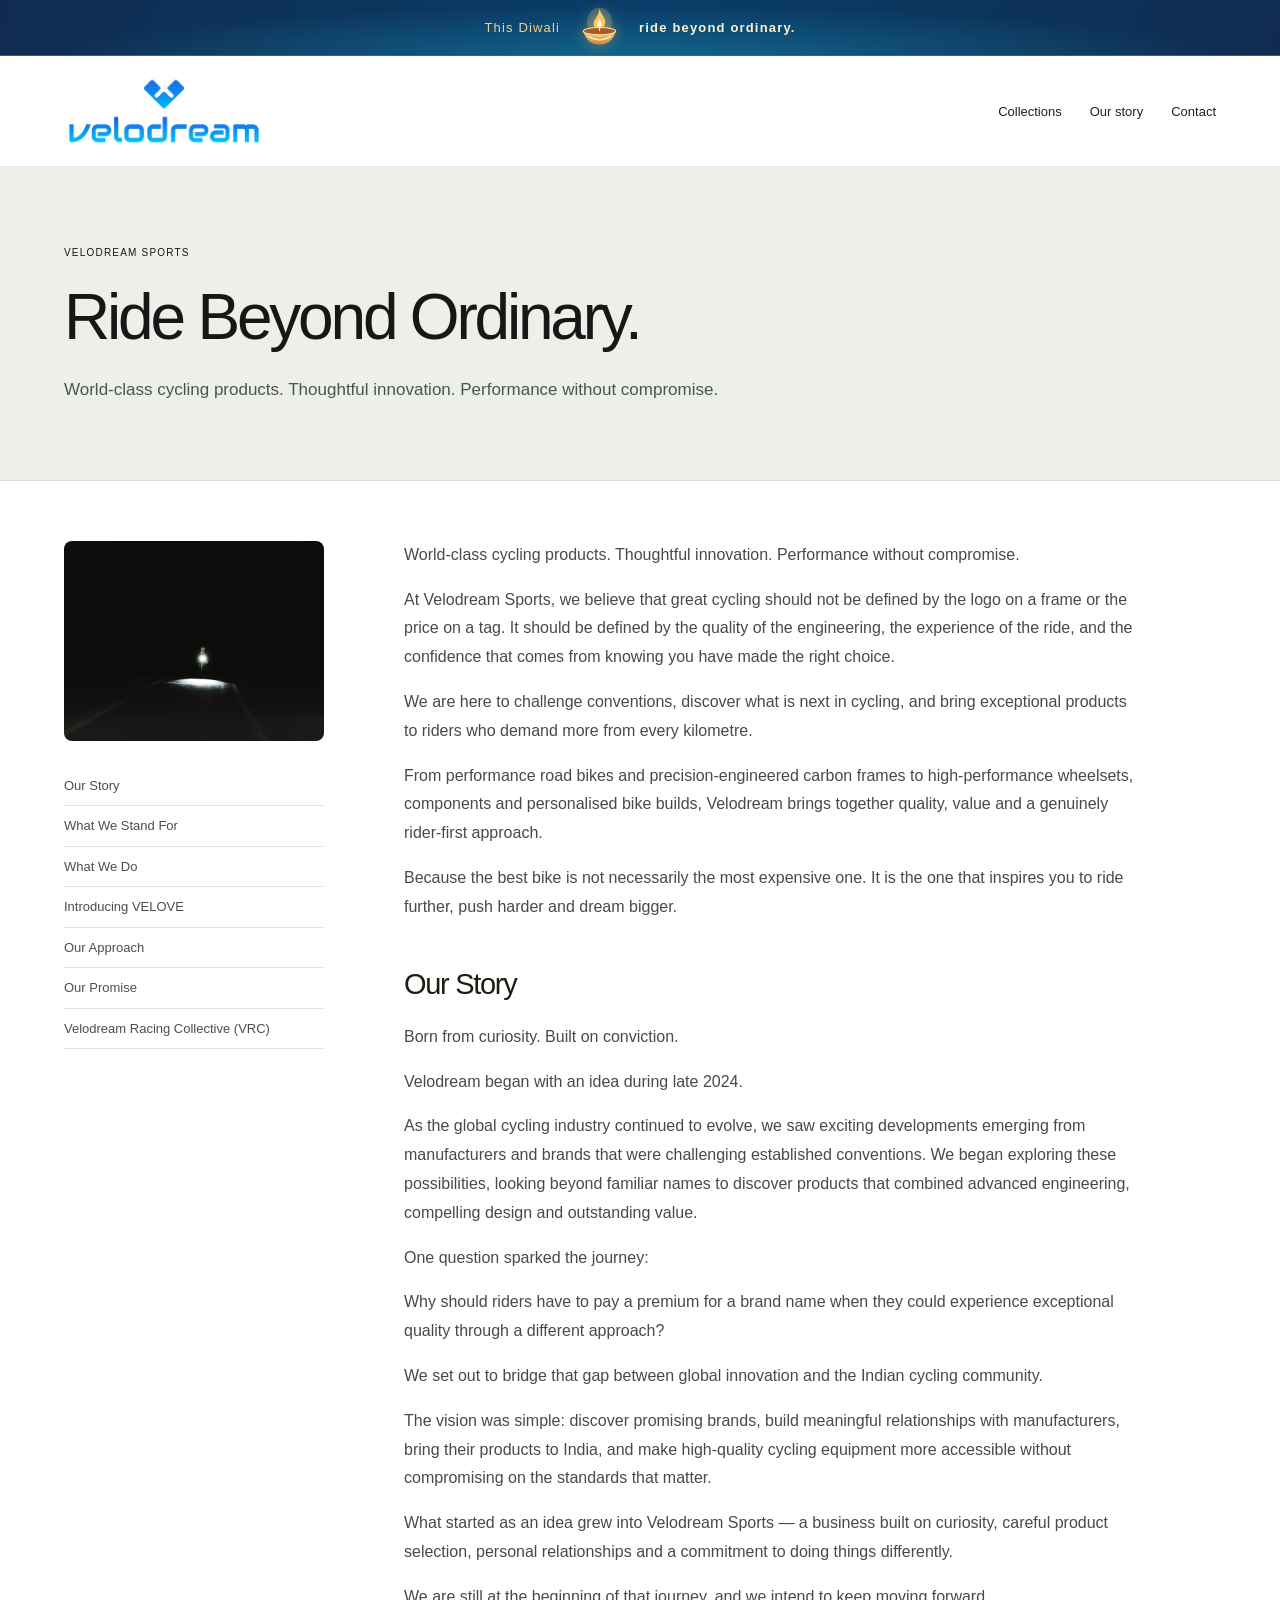
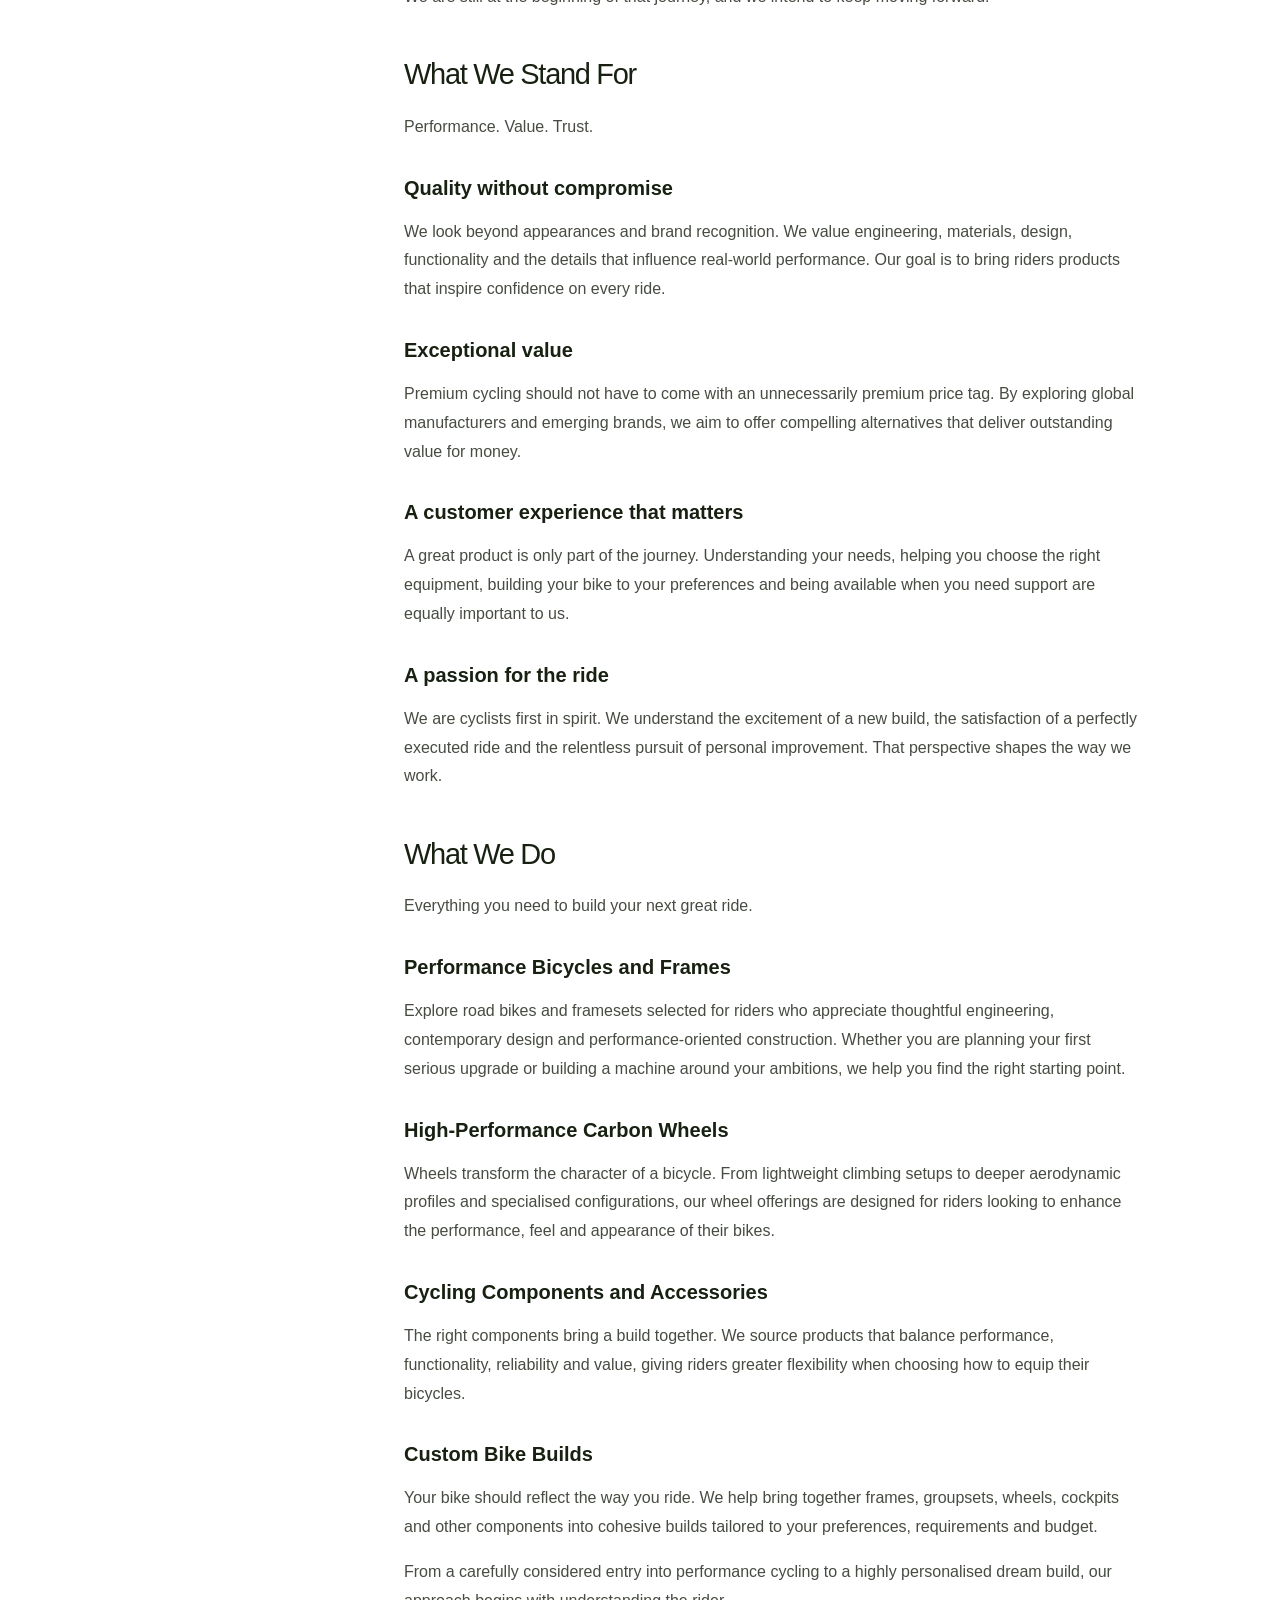
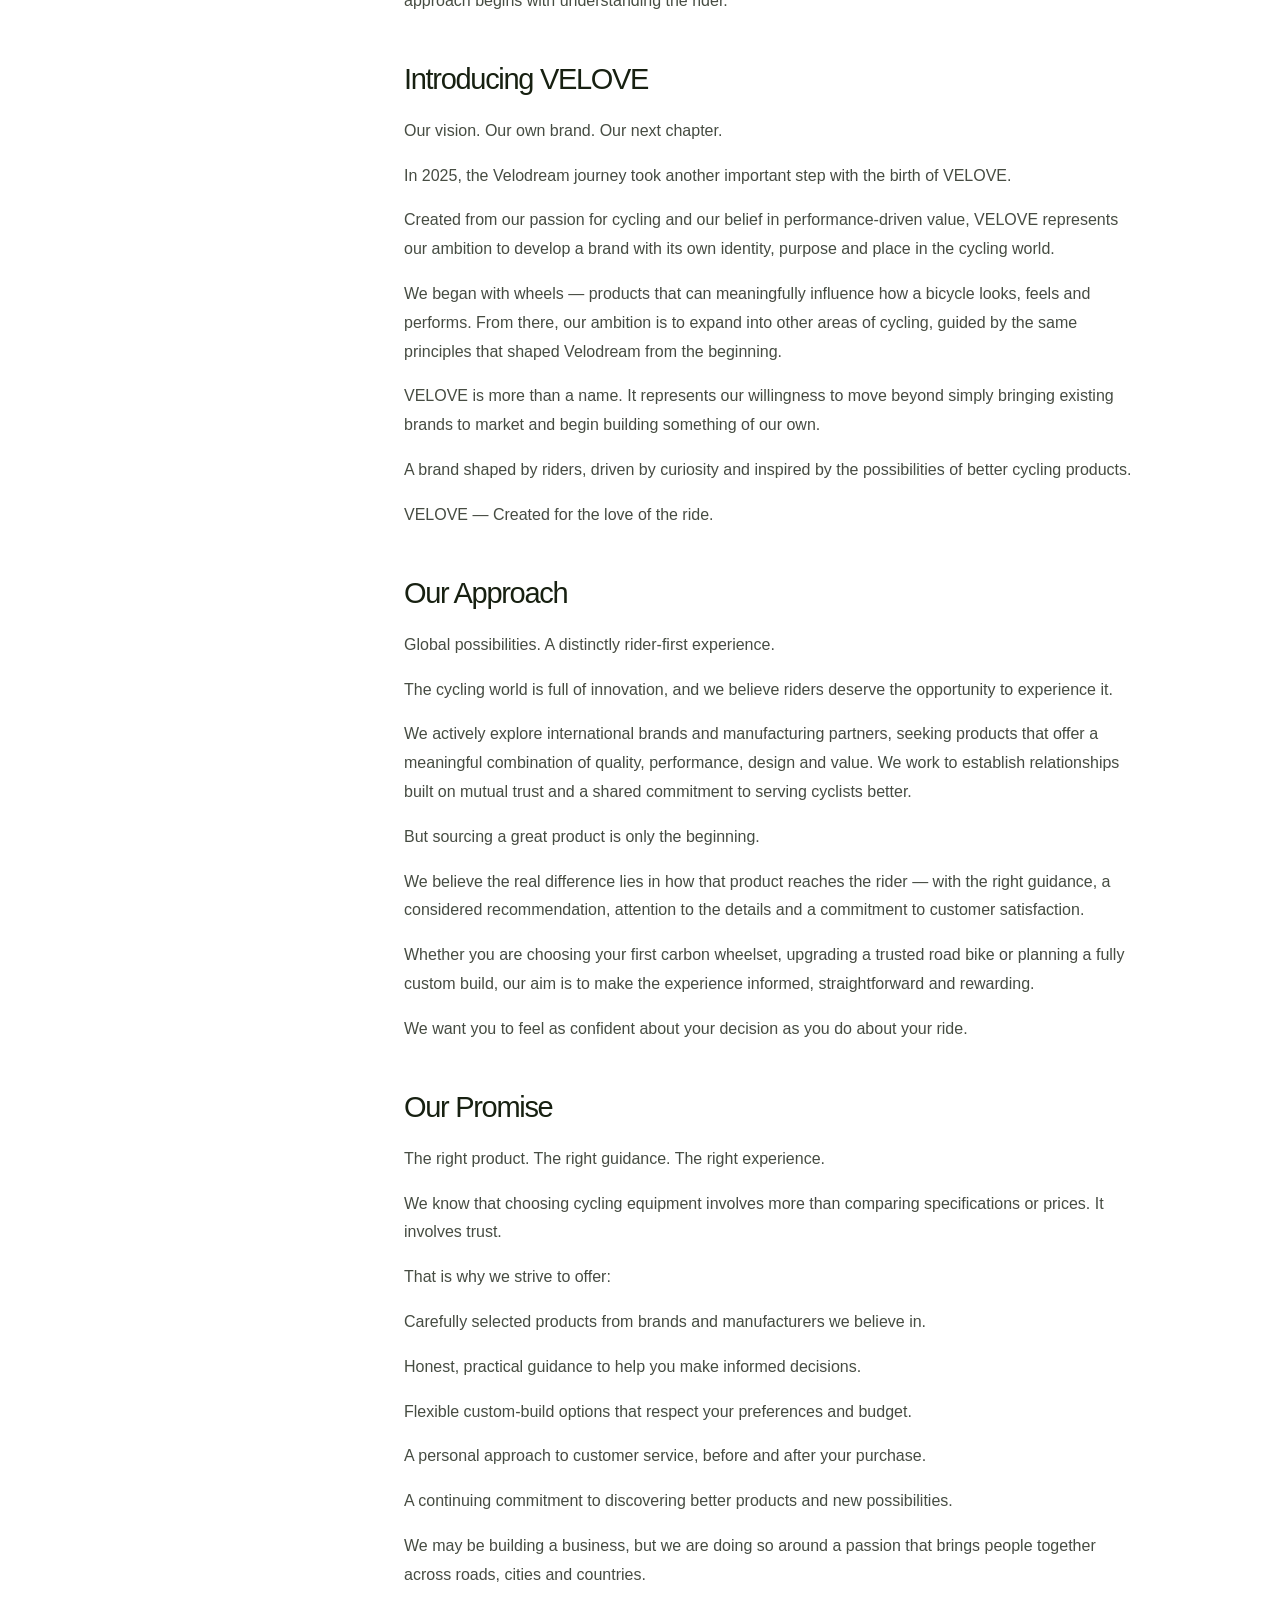
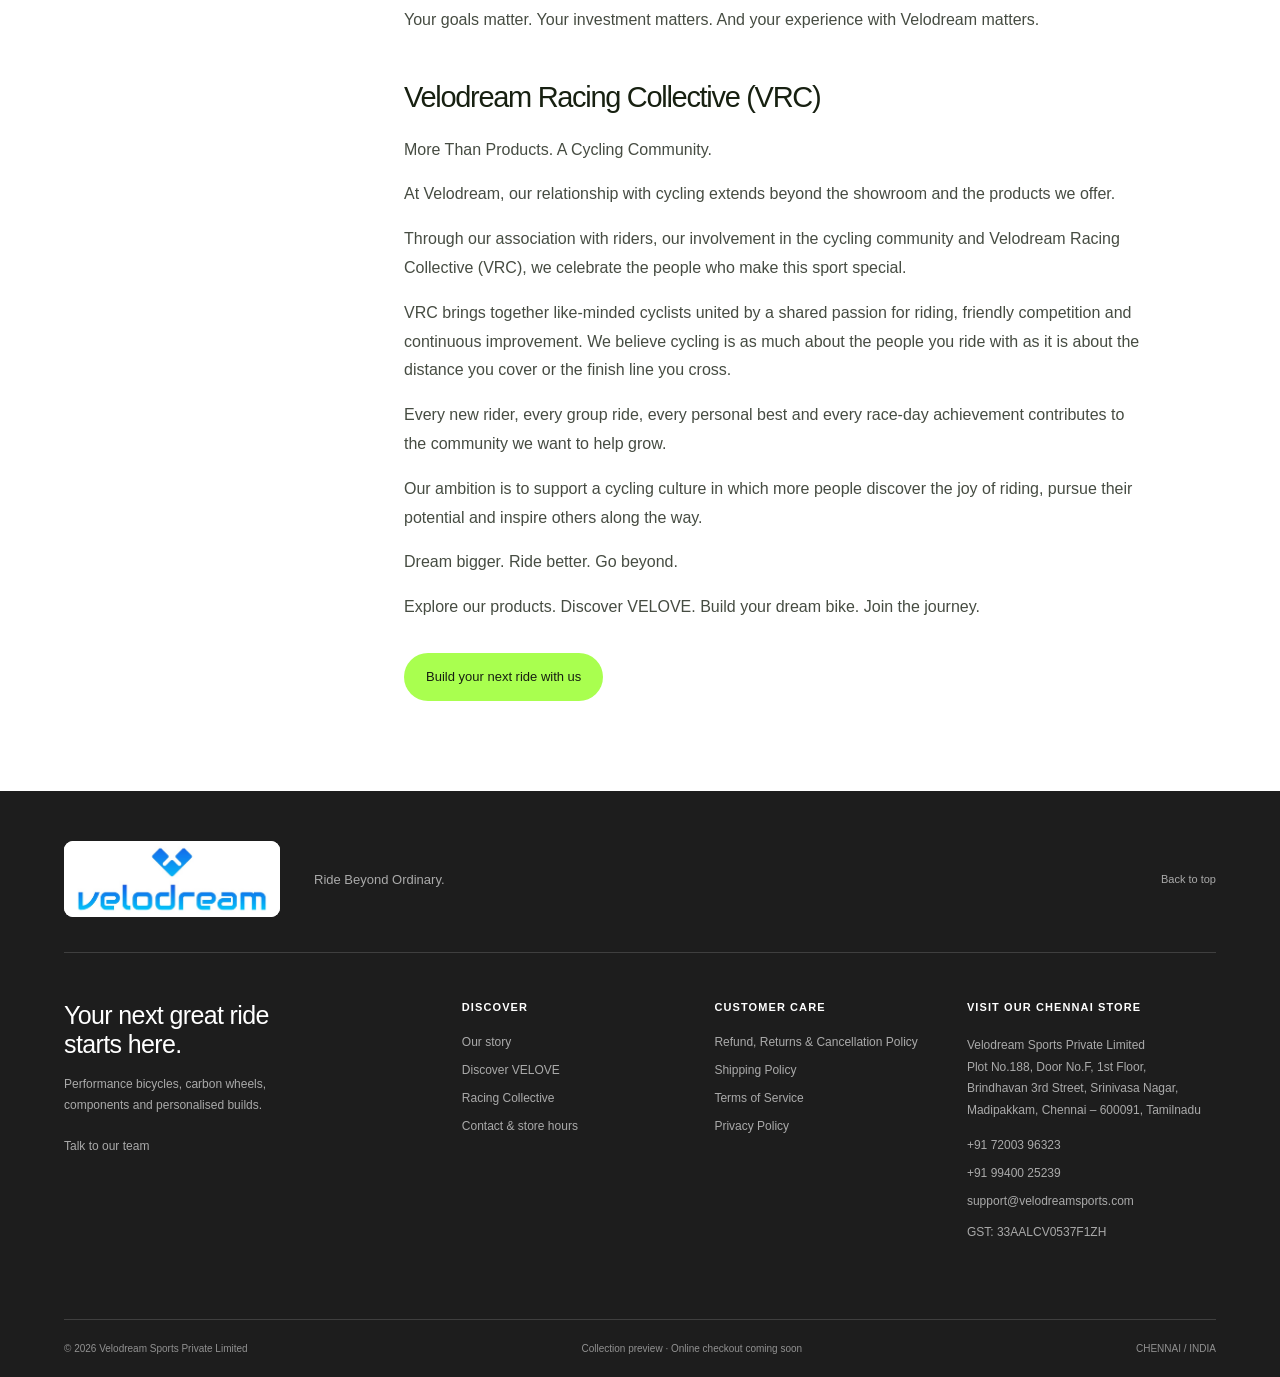
==== commit ac44005c: "Match footer logo and refine card interaction effects" ====
--- a/about.html
+++ b/about.html
@@ -1 +1 @@
-<!doctype html><html lang="en"><head><meta charset="utf-8"><meta name="viewport" content="width=device-width,initial-scale=1"><title>Ride Beyond Ordinary. | Velodream Sports</title><meta name="description" content="World-class cycling products. Thoughtful innovation. Performance without compromise."><link rel="icon" href="logo.png"><link rel="stylesheet" href="styles.css"><link rel="stylesheet" href="content.css?v=6"></head><body><a class="skip" href="#main">Skip to content</a><div class="announcement diwali-banner"><div class="diwali-message"><span class="diwali-prefix">This Diwali</span><svg class="diya-art" viewBox="0 0 64 64" aria-hidden="true" focusable="false"><defs><linearGradient id="diya-bowl" x2="0" y2="1"><stop stop-color="#ffe4a1"/><stop offset="1" stop-color="#cd8635"/></linearGradient></defs><ellipse class="diya-glow" cx="32" cy="25" rx="17" ry="20" fill="#ffd67c" opacity=".22"/><path class="diya-flame" d="M32 6C34 16 43 20 39 29C36 37 24 35 24 27C24 20 31 17 32 6Z" fill="#ffc65f"/><path d="M32 19C33 24 37 26 34 30C30 34 27 29 29 26Z" fill="#fff7d9"/><path d="M10 37Q32 31 54 37Q49 55 32 55Q15 55 10 37Z" fill="url(#diya-bowl)"/><ellipse cx="32" cy="37" rx="22" ry="5" fill="#a85c25" stroke="#ffdfa0" stroke-width="1.5"/><path d="M17 44Q32 54 47 44M32 36L32 31" fill="none" stroke="#fff0c0" stroke-width="1.7" stroke-linecap="round"/></svg><span class="diwali-tagline">ride beyond ordinary.</span></div></div><header class="header content-header"><div class="header-inner"><a class="brand" href="./" aria-label="Velodream Sports home"><img src="velodream-blue-logo.jpg" width="1169" height="877" alt="Velodream"></a><nav aria-label="Main navigation" class="content-nav"><a href="./#categories">Collections</a><a href="about.html">Our story</a><a href="contact.html">Contact</a></nav></div></header><main id="main"><section class="page-intro"><a class="eyebrow" href="./">VELODREAM SPORTS</a><h1>Ride Beyond Ordinary.</h1><p>World-class cycling products. Thoughtful innovation. Performance without compromise.</p></section><div class="reading-layout"><aside class="contents"><img class="story-photo" src="hero-optimized.webp" width="1000" height="667" alt="A cyclist lighting the road ahead"><nav aria-label="Our story sections"><a href="#story">Our Story</a><a href="#values">What We Stand For</a><a href="#offerings">What We Do</a><a href="#velove">Introducing VELOVE</a><a href="#approach">Our Approach</a><a href="#promise">Our Promise</a><a href="#vrc">Velodream Racing Collective (VRC)</a></nav></aside><article class="prose"><p>World-class cycling products. Thoughtful innovation. Performance without compromise.</p><p>At Velodream Sports, we believe that great cycling should not be defined by the logo on a frame or the price on a tag. It should be defined by the quality of the engineering, the experience of the ride, and the confidence that comes from knowing you have made the right choice.</p><p>We are here to challenge conventions, discover what is next in cycling, and bring exceptional products to riders who demand more from every kilometre.</p><p>From performance road bikes and precision-engineered carbon frames to high-performance wheelsets, components and personalised bike builds, Velodream brings together quality, value and a genuinely rider-first approach.</p><p>Because the best bike is not necessarily the most expensive one. It is the one that inspires you to ride further, push harder and dream bigger.</p><h2 id="story">Our Story</h2><p>Born from curiosity. Built on conviction.</p><p>Velodream began with an idea during late 2024.</p><p>As the global cycling industry continued to evolve, we saw exciting developments emerging from manufacturers and brands that were challenging established conventions. We began exploring these possibilities, looking beyond familiar names to discover products that combined advanced engineering, compelling design and outstanding value.</p><p>One question sparked the journey:</p><p>Why should riders have to pay a premium for a brand name when they could experience exceptional quality through a different approach?</p><p>We set out to bridge that gap between global innovation and the Indian cycling community.</p><p>The vision was simple: discover promising brands, build meaningful relationships with manufacturers, bring their products to India, and make high-quality cycling equipment more accessible without compromising on the standards that matter.</p><p>What started as an idea grew into Velodream Sports — a business built on curiosity, careful product selection, personal relationships and a commitment to doing things differently.</p><p>We are still at the beginning of that journey, and we intend to keep moving forward.</p><h2 id="values">What We Stand For</h2><p>Performance. Value. Trust.</p><h3>Quality without compromise</h3><p>We look beyond appearances and brand recognition. We value engineering, materials, design, functionality and the details that influence real-world performance. Our goal is to bring riders products that inspire confidence on every ride.</p><h3>Exceptional value</h3><p>Premium cycling should not have to come with an unnecessarily premium price tag. By exploring global manufacturers and emerging brands, we aim to offer compelling alternatives that deliver outstanding value for money.</p><h3>A customer experience that matters</h3><p>A great product is only part of the journey. Understanding your needs, helping you choose the right equipment, building your bike to your preferences and being available when you need support are equally important to us.</p><h3>A passion for the ride</h3><p>We are cyclists first in spirit. We understand the excitement of a new build, the satisfaction of a perfectly executed ride and the relentless pursuit of personal improvement. That perspective shapes the way we work.</p><h2 id="offerings">What We Do</h2><p>Everything you need to build your next great ride.</p><h3>Performance Bicycles and Frames</h3><p>Explore road bikes and framesets selected for riders who appreciate thoughtful engineering, contemporary design and performance-oriented construction. Whether you are planning your first serious upgrade or building a machine around your ambitions, we help you find the right starting point.</p><h3>High-Performance Carbon Wheels</h3><p>Wheels transform the character of a bicycle. From lightweight climbing setups to deeper aerodynamic profiles and specialised configurations, our wheel offerings are designed for riders looking to enhance the performance, feel and appearance of their bikes.</p><h3>Cycling Components and Accessories</h3><p>The right components bring a build together. We source products that balance performance, functionality, reliability and value, giving riders greater flexibility when choosing how to equip their bicycles.</p><h3>Custom Bike Builds</h3><p>Your bike should reflect the way you ride. We help bring together frames, groupsets, wheels, cockpits and other components into cohesive builds tailored to your preferences, requirements and budget.</p><p>From a carefully considered entry into performance cycling to a highly personalised dream build, our approach begins with understanding the rider.</p><h2 id="velove">Introducing VELOVE</h2><p>Our vision. Our own brand. Our next chapter.</p><p>In 2025, the Velodream journey took another important step with the birth of VELOVE.</p><p>Created from our passion for cycling and our belief in performance-driven value, VELOVE represents our ambition to develop a brand with its own identity, purpose and place in the cycling world.</p><p>We began with wheels — products that can meaningfully influence how a bicycle looks, feels and performs. From there, our ambition is to expand into other areas of cycling, guided by the same principles that shaped Velodream from the beginning.</p><p>VELOVE is more than a name. It represents our willingness to move beyond simply bringing existing brands to market and begin building something of our own.</p><p>A brand shaped by riders, driven by curiosity and inspired by the possibilities of better cycling products.</p><p>VELOVE — Created for the love of the ride.</p><h2 id="approach">Our Approach</h2><p>Global possibilities. A distinctly rider-first experience.</p><p>The cycling world is full of innovation, and we believe riders deserve the opportunity to experience it.</p><p>We actively explore international brands and manufacturing partners, seeking products that offer a meaningful combination of quality, performance, design and value. We work to establish relationships built on mutual trust and a shared commitment to serving cyclists better.</p><p>But sourcing a great product is only the beginning.</p><p>We believe the real difference lies in how that product reaches the rider — with the right guidance, a considered recommendation, attention to the details and a commitment to customer satisfaction.</p><p>Whether you are choosing your first carbon wheelset, upgrading a trusted road bike or planning a fully custom build, our aim is to make the experience informed, straightforward and rewarding.</p><p>We want you to feel as confident about your decision as you do about your ride.</p><h2 id="promise">Our Promise</h2><p>The right product. The right guidance. The right experience.</p><p>We know that choosing cycling equipment involves more than comparing specifications or prices. It involves trust.</p><p>That is why we strive to offer:</p><p>Carefully selected products from brands and manufacturers we believe in.</p><p>Honest, practical guidance to help you make informed decisions.</p><p>Flexible custom-build options that respect your preferences and budget.</p><p>A personal approach to customer service, before and after your purchase.</p><p>A continuing commitment to discovering better products and new possibilities.</p><p>We may be building a business, but we are doing so around a passion that brings people together across roads, cities and countries.</p><p>Your goals matter. Your investment matters. And your experience with Velodream matters.</p><h2 id="vrc">Velodream Racing Collective (VRC)</h2><p>More Than Products. A Cycling Community.</p><p>At Velodream, our relationship with cycling extends beyond the showroom and the products we offer.</p><p>Through our association with riders, our involvement in the cycling community and Velodream Racing Collective (VRC), we celebrate the people who make this sport special.</p><p>VRC brings together like-minded cyclists united by a shared passion for riding, friendly competition and continuous improvement. We believe cycling is as much about the people you ride with as it is about the distance you cover or the finish line you cross.</p><p>Every new rider, every group ride, every personal best and every race-day achievement contributes to the community we want to help grow.</p><p>Our ambition is to support a cycling culture in which more people discover the joy of riding, pursue their potential and inspire others along the way.</p><p>Dream bigger. Ride better. Go beyond.</p><p>Explore our products. Discover VELOVE. Build your dream bike. Join the journey.</p><a class="contact-cta" href="contact.html">Build your next ride with us</a></article></div></main><footer><div class="footer-top"><a class="brand" href="./"><img src="logo.png" width="590" height="206" alt="Velodream"></a><p>Ride Beyond Ordinary.</p><a href="#main" class="back-top">Back to top</a></div><div class="footer-grid"><div class="footer-about"><h2>Your next great ride starts here.</h2><p>Performance bicycles, carbon wheels, components and personalised builds.</p><a href="contact.html">Talk to our team</a></div><div><h3>Discover</h3><a href="about.html">Our story</a><a href="about.html#velove">Discover VELOVE</a><a href="about.html#vrc">Racing Collective</a><a href="contact.html">Contact &amp; store hours</a></div><div><h3>Customer care</h3><a href="returns.html">Refund, Returns &amp; Cancellation Policy</a><a href="shipping.html">Shipping Policy</a><a href="terms.html">Terms of Service</a><a href="privacy.html">Privacy Policy</a></div><div><h3>Visit our Chennai store</h3><p>Velodream Sports Private Limited<br>Plot No.188, Door No.F, 1st Floor,<br>Brindhavan 3rd Street, Srinivasa Nagar,<br>Madipakkam, Chennai – 600091, Tamilnadu</p><a href="tel:+917200396323">+91 72003 96323</a><a href="tel:+919940025239">+91 99400 25239</a><a href="mailto:support@velodreamsports.com">support@velodreamsports.com</a><p>GST: 33AALCV0537F1ZH</p></div></div><div class="footer-bottom"><span>© <span id="year">2026</span> Velodream Sports Private Limited</span><span>Collection preview · Online checkout coming soon</span><span>CHENNAI / INDIA</span></div></footer></body></html>+<!doctype html><html lang="en"><head><meta charset="utf-8"><meta name="viewport" content="width=device-width,initial-scale=1"><title>Ride Beyond Ordinary. | Velodream Sports</title><meta name="description" content="World-class cycling products. Thoughtful innovation. Performance without compromise."><link rel="icon" href="logo.png"><link rel="stylesheet" href="styles.css"><link rel="stylesheet" href="content.css?v=7"></head><body><a class="skip" href="#main">Skip to content</a><div class="announcement diwali-banner"><div class="diwali-message"><span class="diwali-prefix">This Diwali</span><svg class="diya-art" viewBox="0 0 64 64" aria-hidden="true" focusable="false"><defs><linearGradient id="diya-bowl" x2="0" y2="1"><stop stop-color="#ffe4a1"/><stop offset="1" stop-color="#cd8635"/></linearGradient></defs><ellipse class="diya-glow" cx="32" cy="25" rx="17" ry="20" fill="#ffd67c" opacity=".22"/><path class="diya-flame" d="M32 6C34 16 43 20 39 29C36 37 24 35 24 27C24 20 31 17 32 6Z" fill="#ffc65f"/><path d="M32 19C33 24 37 26 34 30C30 34 27 29 29 26Z" fill="#fff7d9"/><path d="M10 37Q32 31 54 37Q49 55 32 55Q15 55 10 37Z" fill="url(#diya-bowl)"/><ellipse cx="32" cy="37" rx="22" ry="5" fill="#a85c25" stroke="#ffdfa0" stroke-width="1.5"/><path d="M17 44Q32 54 47 44M32 36L32 31" fill="none" stroke="#fff0c0" stroke-width="1.7" stroke-linecap="round"/></svg><span class="diwali-tagline">ride beyond ordinary.</span></div></div><header class="header content-header"><div class="header-inner"><a class="brand" href="./" aria-label="Velodream Sports home"><img src="velodream-blue-logo.jpg" width="1169" height="877" alt="Velodream"></a><nav aria-label="Main navigation" class="content-nav"><a href="./#categories">Collections</a><a href="about.html">Our story</a><a href="contact.html">Contact</a></nav></div></header><main id="main"><section class="page-intro"><a class="eyebrow" href="./">VELODREAM SPORTS</a><h1>Ride Beyond Ordinary.</h1><p>World-class cycling products. Thoughtful innovation. Performance without compromise.</p></section><div class="reading-layout"><aside class="contents"><img class="story-photo" src="hero-optimized.webp" width="1000" height="667" alt="A cyclist lighting the road ahead"><nav aria-label="Our story sections"><a href="#story">Our Story</a><a href="#values">What We Stand For</a><a href="#offerings">What We Do</a><a href="#velove">Introducing VELOVE</a><a href="#approach">Our Approach</a><a href="#promise">Our Promise</a><a href="#vrc">Velodream Racing Collective (VRC)</a></nav></aside><article class="prose"><p>World-class cycling products. Thoughtful innovation. Performance without compromise.</p><p>At Velodream Sports, we believe that great cycling should not be defined by the logo on a frame or the price on a tag. It should be defined by the quality of the engineering, the experience of the ride, and the confidence that comes from knowing you have made the right choice.</p><p>We are here to challenge conventions, discover what is next in cycling, and bring exceptional products to riders who demand more from every kilometre.</p><p>From performance road bikes and precision-engineered carbon frames to high-performance wheelsets, components and personalised bike builds, Velodream brings together quality, value and a genuinely rider-first approach.</p><p>Because the best bike is not necessarily the most expensive one. It is the one that inspires you to ride further, push harder and dream bigger.</p><h2 id="story">Our Story</h2><p>Born from curiosity. Built on conviction.</p><p>Velodream began with an idea during late 2024.</p><p>As the global cycling industry continued to evolve, we saw exciting developments emerging from manufacturers and brands that were challenging established conventions. We began exploring these possibilities, looking beyond familiar names to discover products that combined advanced engineering, compelling design and outstanding value.</p><p>One question sparked the journey:</p><p>Why should riders have to pay a premium for a brand name when they could experience exceptional quality through a different approach?</p><p>We set out to bridge that gap between global innovation and the Indian cycling community.</p><p>The vision was simple: discover promising brands, build meaningful relationships with manufacturers, bring their products to India, and make high-quality cycling equipment more accessible without compromising on the standards that matter.</p><p>What started as an idea grew into Velodream Sports — a business built on curiosity, careful product selection, personal relationships and a commitment to doing things differently.</p><p>We are still at the beginning of that journey, and we intend to keep moving forward.</p><h2 id="values">What We Stand For</h2><p>Performance. Value. Trust.</p><h3>Quality without compromise</h3><p>We look beyond appearances and brand recognition. We value engineering, materials, design, functionality and the details that influence real-world performance. Our goal is to bring riders products that inspire confidence on every ride.</p><h3>Exceptional value</h3><p>Premium cycling should not have to come with an unnecessarily premium price tag. By exploring global manufacturers and emerging brands, we aim to offer compelling alternatives that deliver outstanding value for money.</p><h3>A customer experience that matters</h3><p>A great product is only part of the journey. Understanding your needs, helping you choose the right equipment, building your bike to your preferences and being available when you need support are equally important to us.</p><h3>A passion for the ride</h3><p>We are cyclists first in spirit. We understand the excitement of a new build, the satisfaction of a perfectly executed ride and the relentless pursuit of personal improvement. That perspective shapes the way we work.</p><h2 id="offerings">What We Do</h2><p>Everything you need to build your next great ride.</p><h3>Performance Bicycles and Frames</h3><p>Explore road bikes and framesets selected for riders who appreciate thoughtful engineering, contemporary design and performance-oriented construction. Whether you are planning your first serious upgrade or building a machine around your ambitions, we help you find the right starting point.</p><h3>High-Performance Carbon Wheels</h3><p>Wheels transform the character of a bicycle. From lightweight climbing setups to deeper aerodynamic profiles and specialised configurations, our wheel offerings are designed for riders looking to enhance the performance, feel and appearance of their bikes.</p><h3>Cycling Components and Accessories</h3><p>The right components bring a build together. We source products that balance performance, functionality, reliability and value, giving riders greater flexibility when choosing how to equip their bicycles.</p><h3>Custom Bike Builds</h3><p>Your bike should reflect the way you ride. We help bring together frames, groupsets, wheels, cockpits and other components into cohesive builds tailored to your preferences, requirements and budget.</p><p>From a carefully considered entry into performance cycling to a highly personalised dream build, our approach begins with understanding the rider.</p><h2 id="velove">Introducing VELOVE</h2><p>Our vision. Our own brand. Our next chapter.</p><p>In 2025, the Velodream journey took another important step with the birth of VELOVE.</p><p>Created from our passion for cycling and our belief in performance-driven value, VELOVE represents our ambition to develop a brand with its own identity, purpose and place in the cycling world.</p><p>We began with wheels — products that can meaningfully influence how a bicycle looks, feels and performs. From there, our ambition is to expand into other areas of cycling, guided by the same principles that shaped Velodream from the beginning.</p><p>VELOVE is more than a name. It represents our willingness to move beyond simply bringing existing brands to market and begin building something of our own.</p><p>A brand shaped by riders, driven by curiosity and inspired by the possibilities of better cycling products.</p><p>VELOVE — Created for the love of the ride.</p><h2 id="approach">Our Approach</h2><p>Global possibilities. A distinctly rider-first experience.</p><p>The cycling world is full of innovation, and we believe riders deserve the opportunity to experience it.</p><p>We actively explore international brands and manufacturing partners, seeking products that offer a meaningful combination of quality, performance, design and value. We work to establish relationships built on mutual trust and a shared commitment to serving cyclists better.</p><p>But sourcing a great product is only the beginning.</p><p>We believe the real difference lies in how that product reaches the rider — with the right guidance, a considered recommendation, attention to the details and a commitment to customer satisfaction.</p><p>Whether you are choosing your first carbon wheelset, upgrading a trusted road bike or planning a fully custom build, our aim is to make the experience informed, straightforward and rewarding.</p><p>We want you to feel as confident about your decision as you do about your ride.</p><h2 id="promise">Our Promise</h2><p>The right product. The right guidance. The right experience.</p><p>We know that choosing cycling equipment involves more than comparing specifications or prices. It involves trust.</p><p>That is why we strive to offer:</p><p>Carefully selected products from brands and manufacturers we believe in.</p><p>Honest, practical guidance to help you make informed decisions.</p><p>Flexible custom-build options that respect your preferences and budget.</p><p>A personal approach to customer service, before and after your purchase.</p><p>A continuing commitment to discovering better products and new possibilities.</p><p>We may be building a business, but we are doing so around a passion that brings people together across roads, cities and countries.</p><p>Your goals matter. Your investment matters. And your experience with Velodream matters.</p><h2 id="vrc">Velodream Racing Collective (VRC)</h2><p>More Than Products. A Cycling Community.</p><p>At Velodream, our relationship with cycling extends beyond the showroom and the products we offer.</p><p>Through our association with riders, our involvement in the cycling community and Velodream Racing Collective (VRC), we celebrate the people who make this sport special.</p><p>VRC brings together like-minded cyclists united by a shared passion for riding, friendly competition and continuous improvement. We believe cycling is as much about the people you ride with as it is about the distance you cover or the finish line you cross.</p><p>Every new rider, every group ride, every personal best and every race-day achievement contributes to the community we want to help grow.</p><p>Our ambition is to support a cycling culture in which more people discover the joy of riding, pursue their potential and inspire others along the way.</p><p>Dream bigger. Ride better. Go beyond.</p><p>Explore our products. Discover VELOVE. Build your dream bike. Join the journey.</p><a class="contact-cta" href="contact.html">Build your next ride with us</a></article></div></main><footer><div class="footer-top"><a class="brand" href="./"><img src="velodream-blue-logo.jpg" width="1169" height="877" alt="Velodream"></a><p>Ride Beyond Ordinary.</p><a href="#main" class="back-top">Back to top</a></div><div class="footer-grid"><div class="footer-about"><h2>Your next great ride starts here.</h2><p>Performance bicycles, carbon wheels, components and personalised builds.</p><a href="contact.html">Talk to our team</a></div><div><h3>Discover</h3><a href="about.html">Our story</a><a href="about.html#velove">Discover VELOVE</a><a href="about.html#vrc">Racing Collective</a><a href="contact.html">Contact &amp; store hours</a></div><div><h3>Customer care</h3><a href="returns.html">Refund, Returns &amp; Cancellation Policy</a><a href="shipping.html">Shipping Policy</a><a href="terms.html">Terms of Service</a><a href="privacy.html">Privacy Policy</a></div><div><h3>Visit our Chennai store</h3><p>Velodream Sports Private Limited<br>Plot No.188, Door No.F, 1st Floor,<br>Brindhavan 3rd Street, Srinivasa Nagar,<br>Madipakkam, Chennai – 600091, Tamilnadu</p><a href="tel:+917200396323">+91 72003 96323</a><a href="tel:+919940025239">+91 99400 25239</a><a href="mailto:support@velodreamsports.com">support@velodreamsports.com</a><p>GST: 33AALCV0537F1ZH</p></div></div><div class="footer-bottom"><span>© <span id="year">2026</span> Velodream Sports Private Limited</span><span>Collection preview · Online checkout coming soon</span><span>CHENNAI / INDIA</span></div></footer></body></html>
--- a/content.css
+++ b/content.css
@@ -29,3 +29,19 @@
 @media(max-width:760px){.announcement.diwali-banner{height:51px;padding:0 10px}.diwali-message{gap:9px;animation-name:diwali-float-small}.announcement.diwali-banner .diwali-message>span{font-size:10px;letter-spacing:.025em}.diya-art{width:38px;height:42px}@keyframes diwali-float-small{0%,100%{transform:translateX(-5px)}50%{transform:translateX(5px)}}}
 @media(prefers-reduced-motion:reduce){.diwali-message,.diya-flame,.diya-glow{animation:none!important}}
 html[data-motion="off"] .diwali-message,html[data-motion="off"] .diya-flame,html[data-motion="off"] .diya-glow{animation:none}
+
+/* Matching footer wordmark, framed on white to preserve the supplied artwork. */
+.footer-top .brand{height:76px;width:216px;border-radius:9px;overflow:hidden;background:#fff;flex-shrink:0}
+.footer-top .brand img{height:100%;width:100%;max-width:none;object-fit:cover;object-position:center;transform:scale(1.3)}
+.category,.product-image,.collection-grid a{position:relative;transition:transform .4s var(--ease-out),translate .3s var(--ease-out),box-shadow .3s var(--ease-out)}
+.category:before,.product-image:before,.collection-grid a:before{content:"";position:absolute;inset:0;z-index:4;pointer-events:none;border:2px solid #128be4;border-radius:inherit;opacity:0;box-shadow:inset 0 0 0 1px #b7eeff88;transition:opacity .25s ease;background:linear-gradient(#72e3ff,#72e3ff) top 8px right 8px / 18px 2px no-repeat,linear-gradient(#72e3ff,#72e3ff) top 8px right 8px / 2px 18px no-repeat}
+.collection-grid a{border-radius:8px;padding-bottom:12px}.collection-grid h3{padding:0 10px}
+.category:focus-visible,.product:focus-visible .product-image,.collection-grid a:focus-visible{translate:0 -5px;box-shadow:0 14px 30px -14px #086cb95c}
+.category:focus-visible:before,.product:focus-visible .product-image:before,.collection-grid a:focus-visible:before{opacity:1}
+@media(hover:hover) and (pointer:fine){.category:hover,.product:hover .product-image,.collection-grid a:hover{translate:0 -5px;box-shadow:0 14px 30px -14px #086cb95c}.category:hover:before,.product:hover .product-image:before,.collection-grid a:hover:before{opacity:1}}
+.category:active,.product:active .product-image,.collection-grid a:active{translate:0 -3px;box-shadow:0 10px 22px -10px #087bd466}
+.category:active:before,.product:active .product-image:before,.collection-grid a:active:before{opacity:1}
+.category-grid,.products,.collection-grid{padding-top:10px;padding-bottom:22px}
+@media(max-width:760px){.footer-top .brand{width:176px;height:62px}}
+@media(prefers-reduced-motion:reduce){.category,.product-image,.collection-grid a{translate:none!important;transform:none!important}.category:hover>span{translate:none}}
+html[data-motion="off"] .category,html[data-motion="off"] .product-image,html[data-motion="off"] .collection-grid a{translate:none!important}
